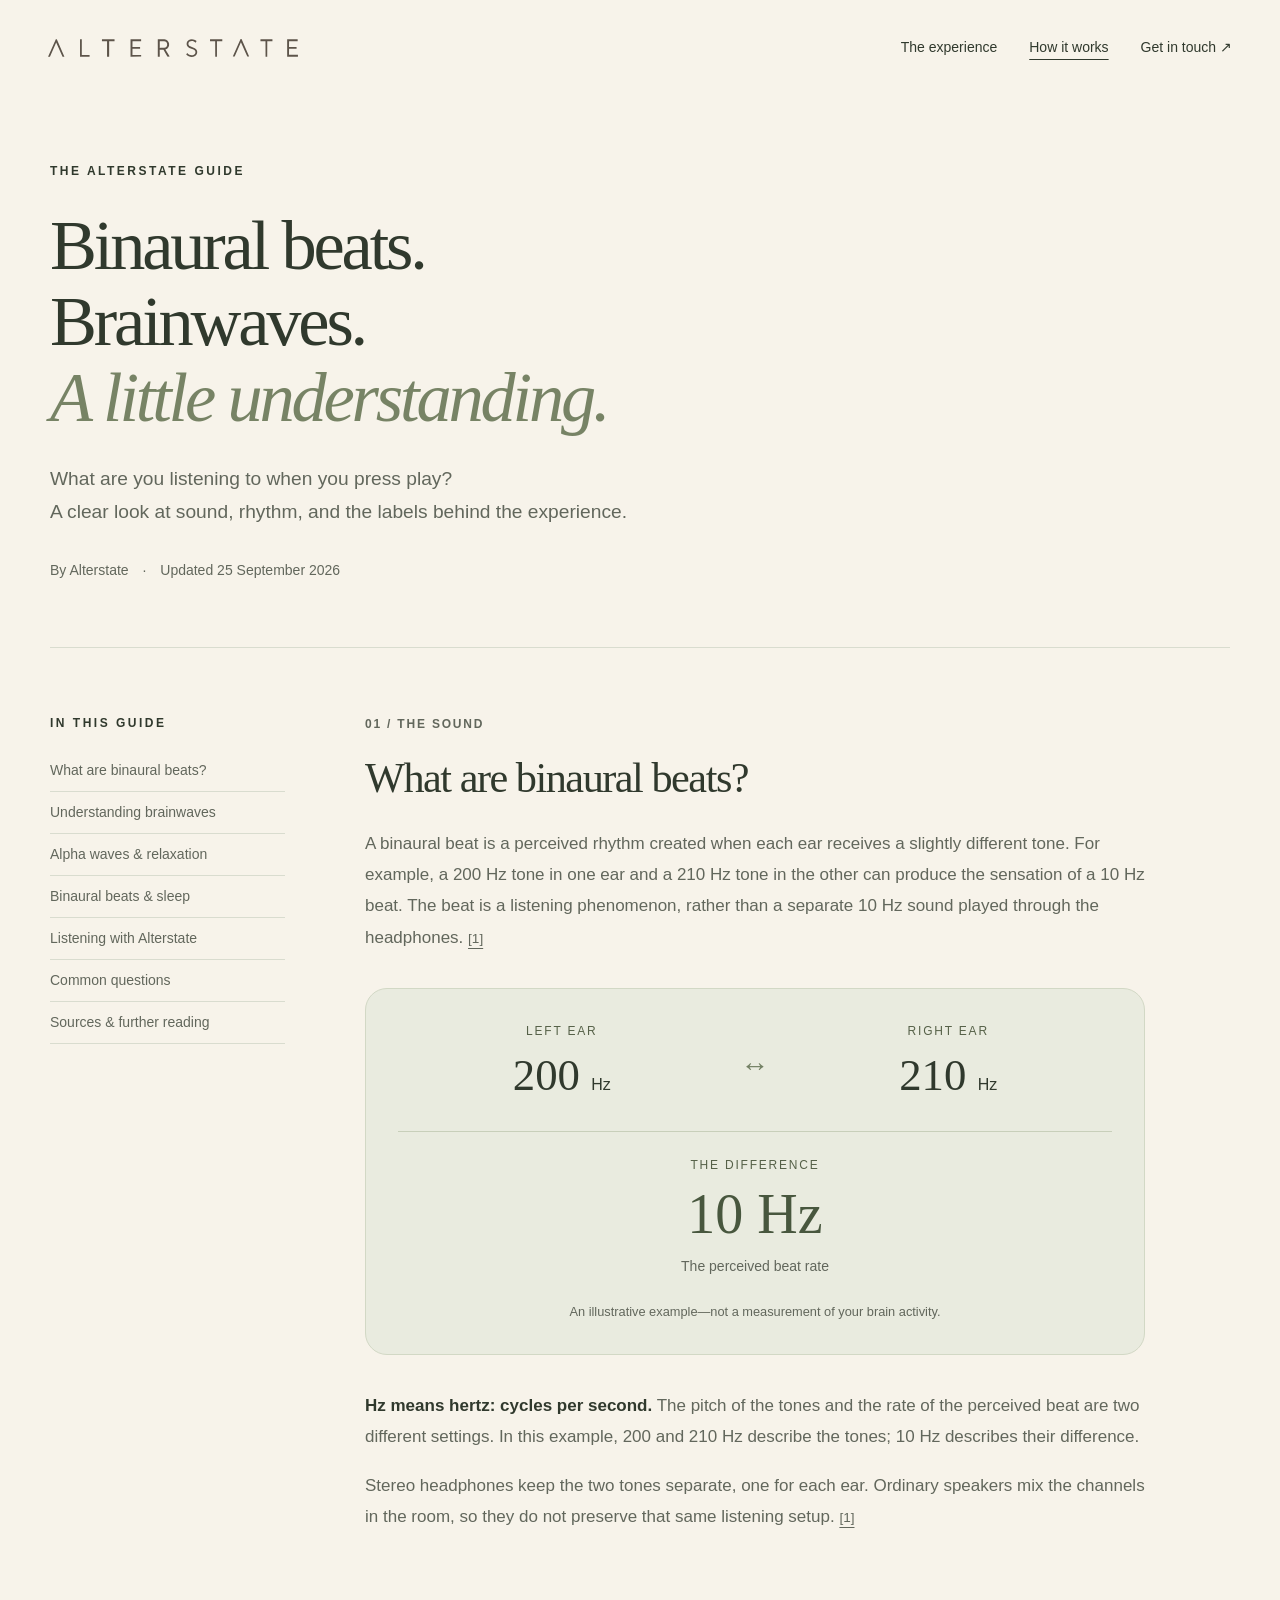
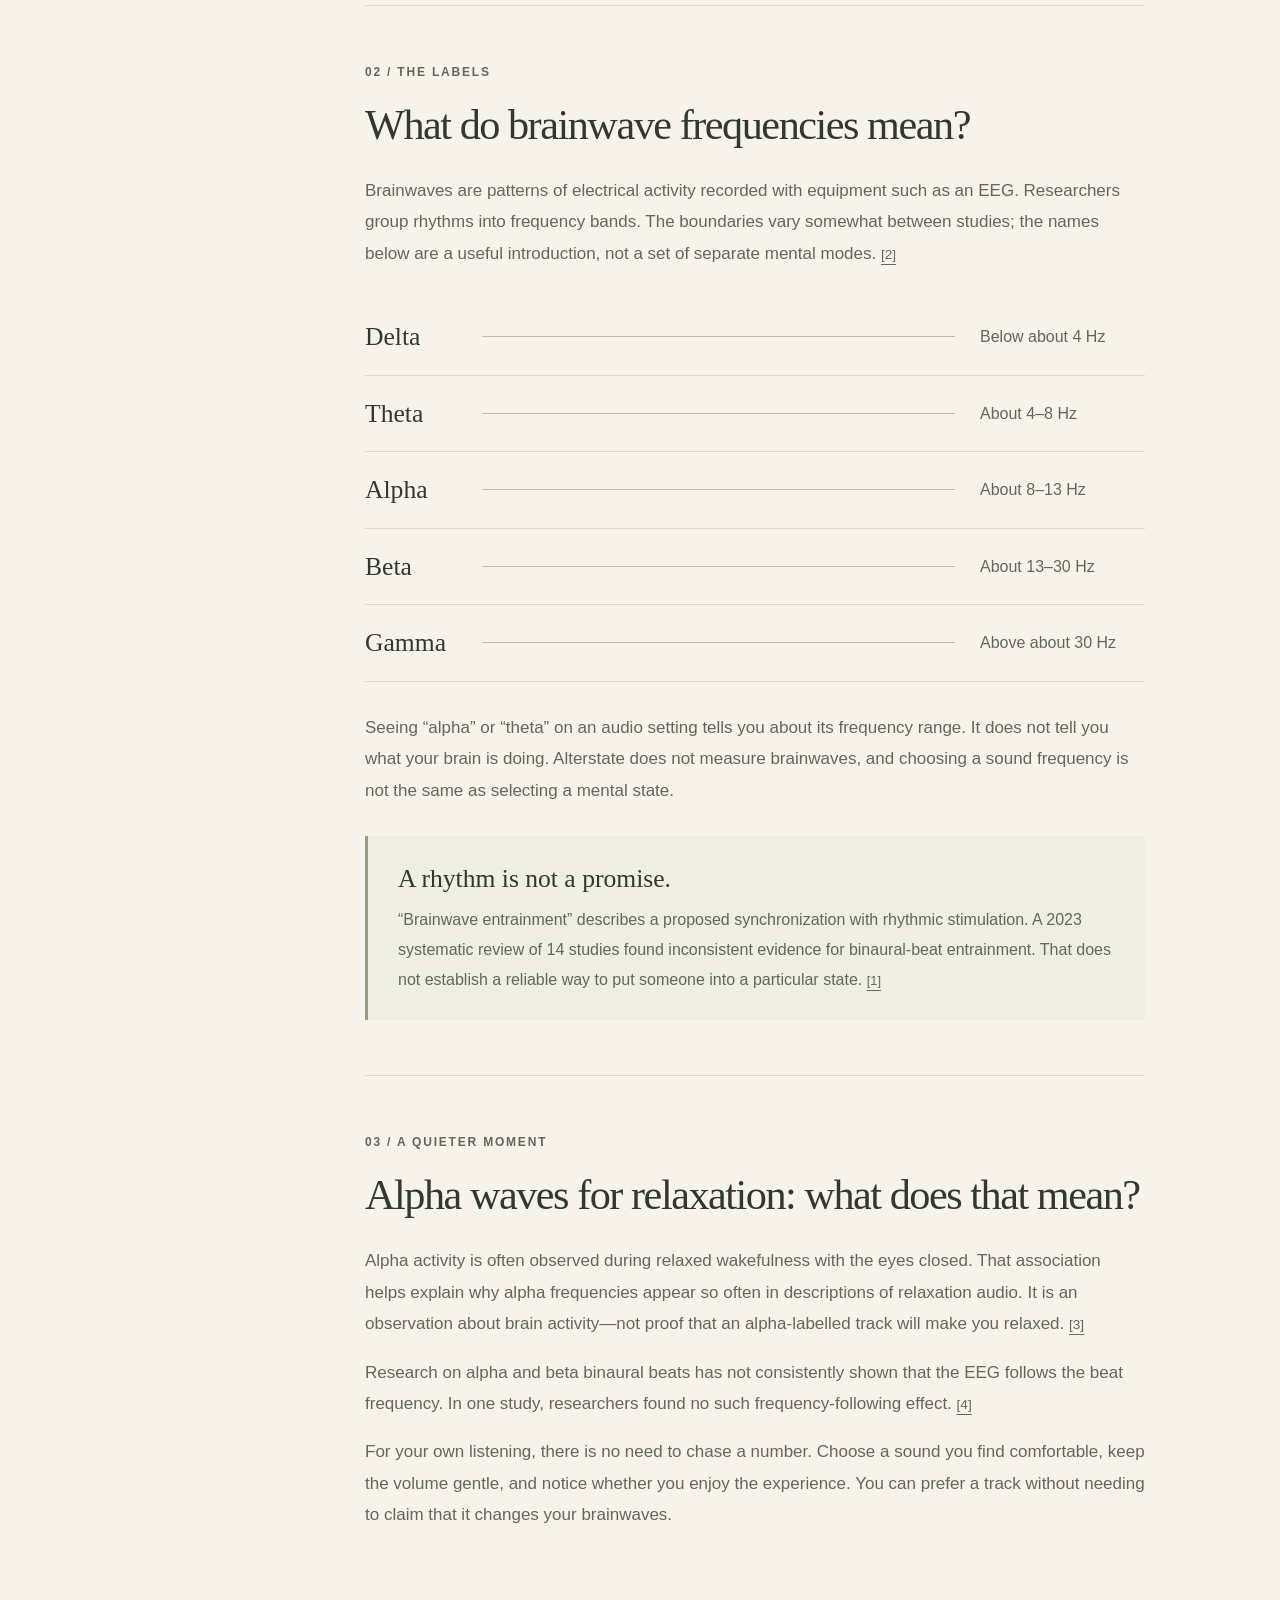
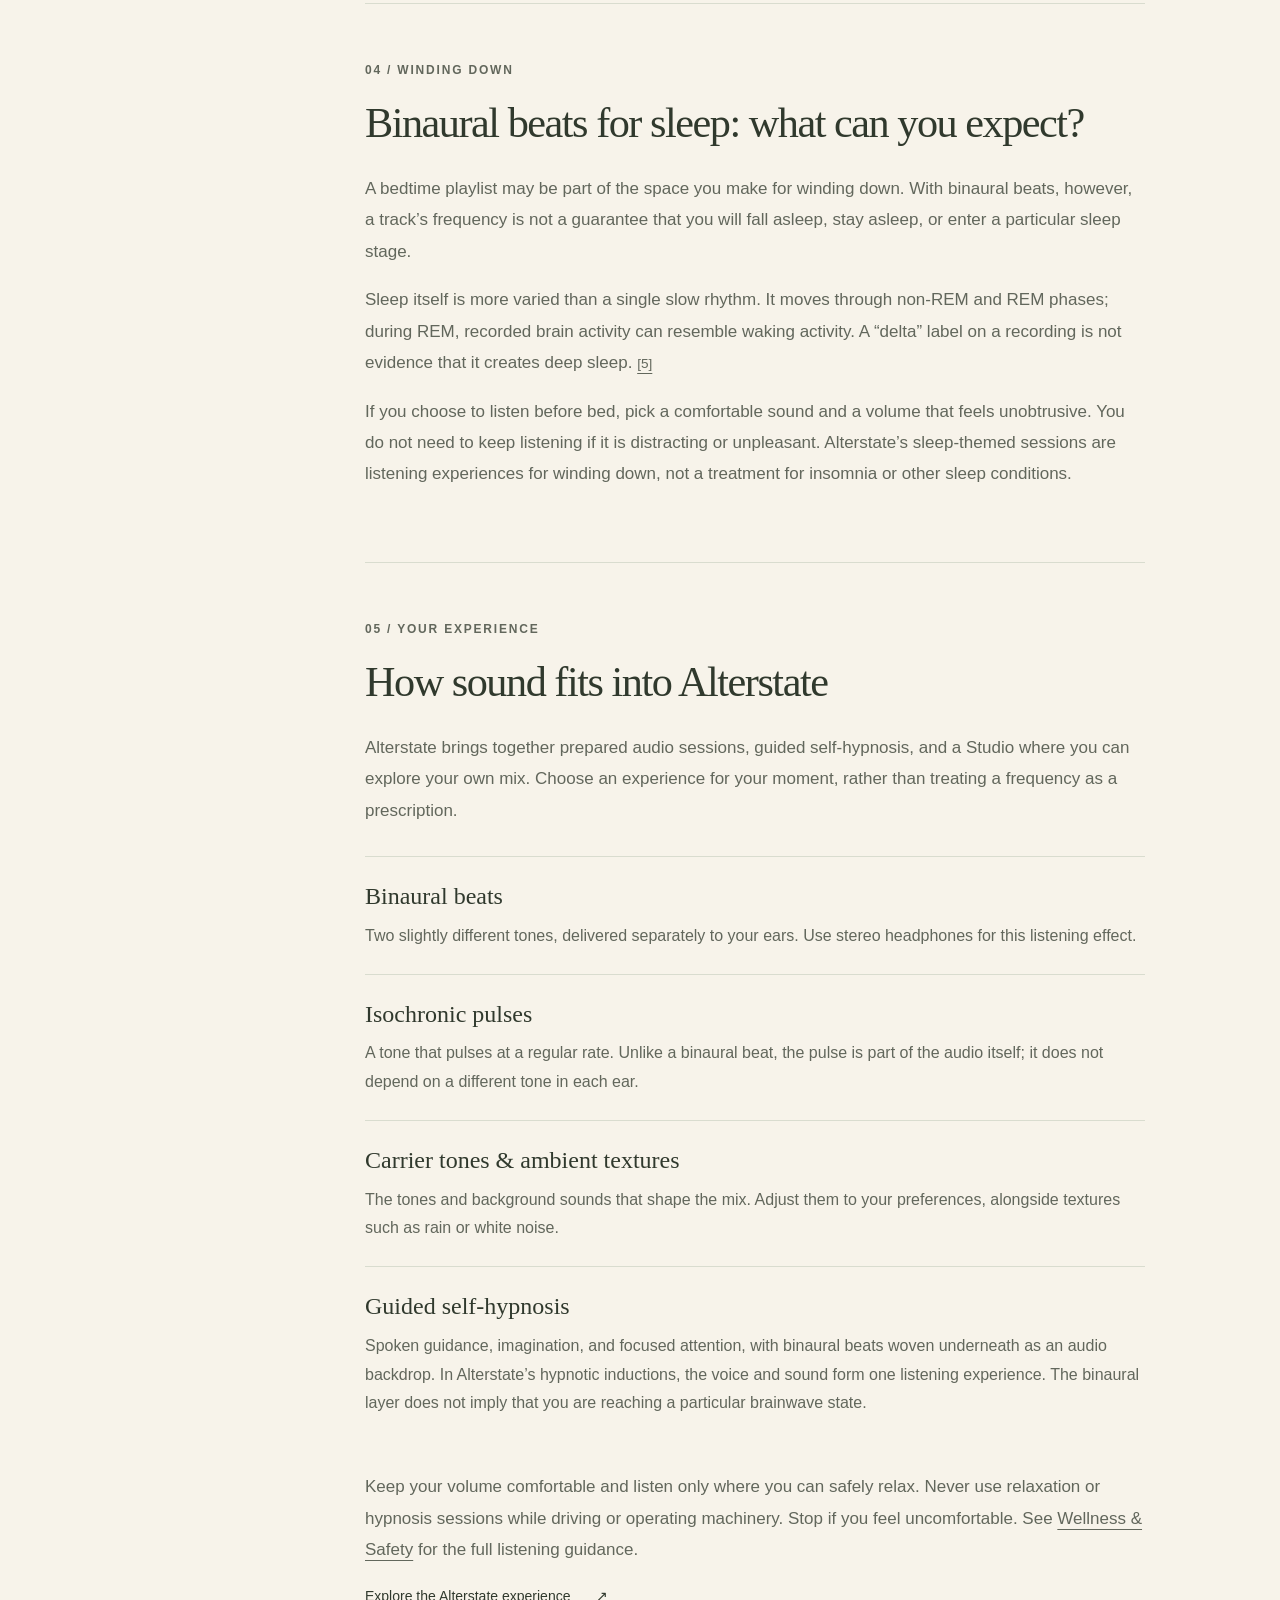
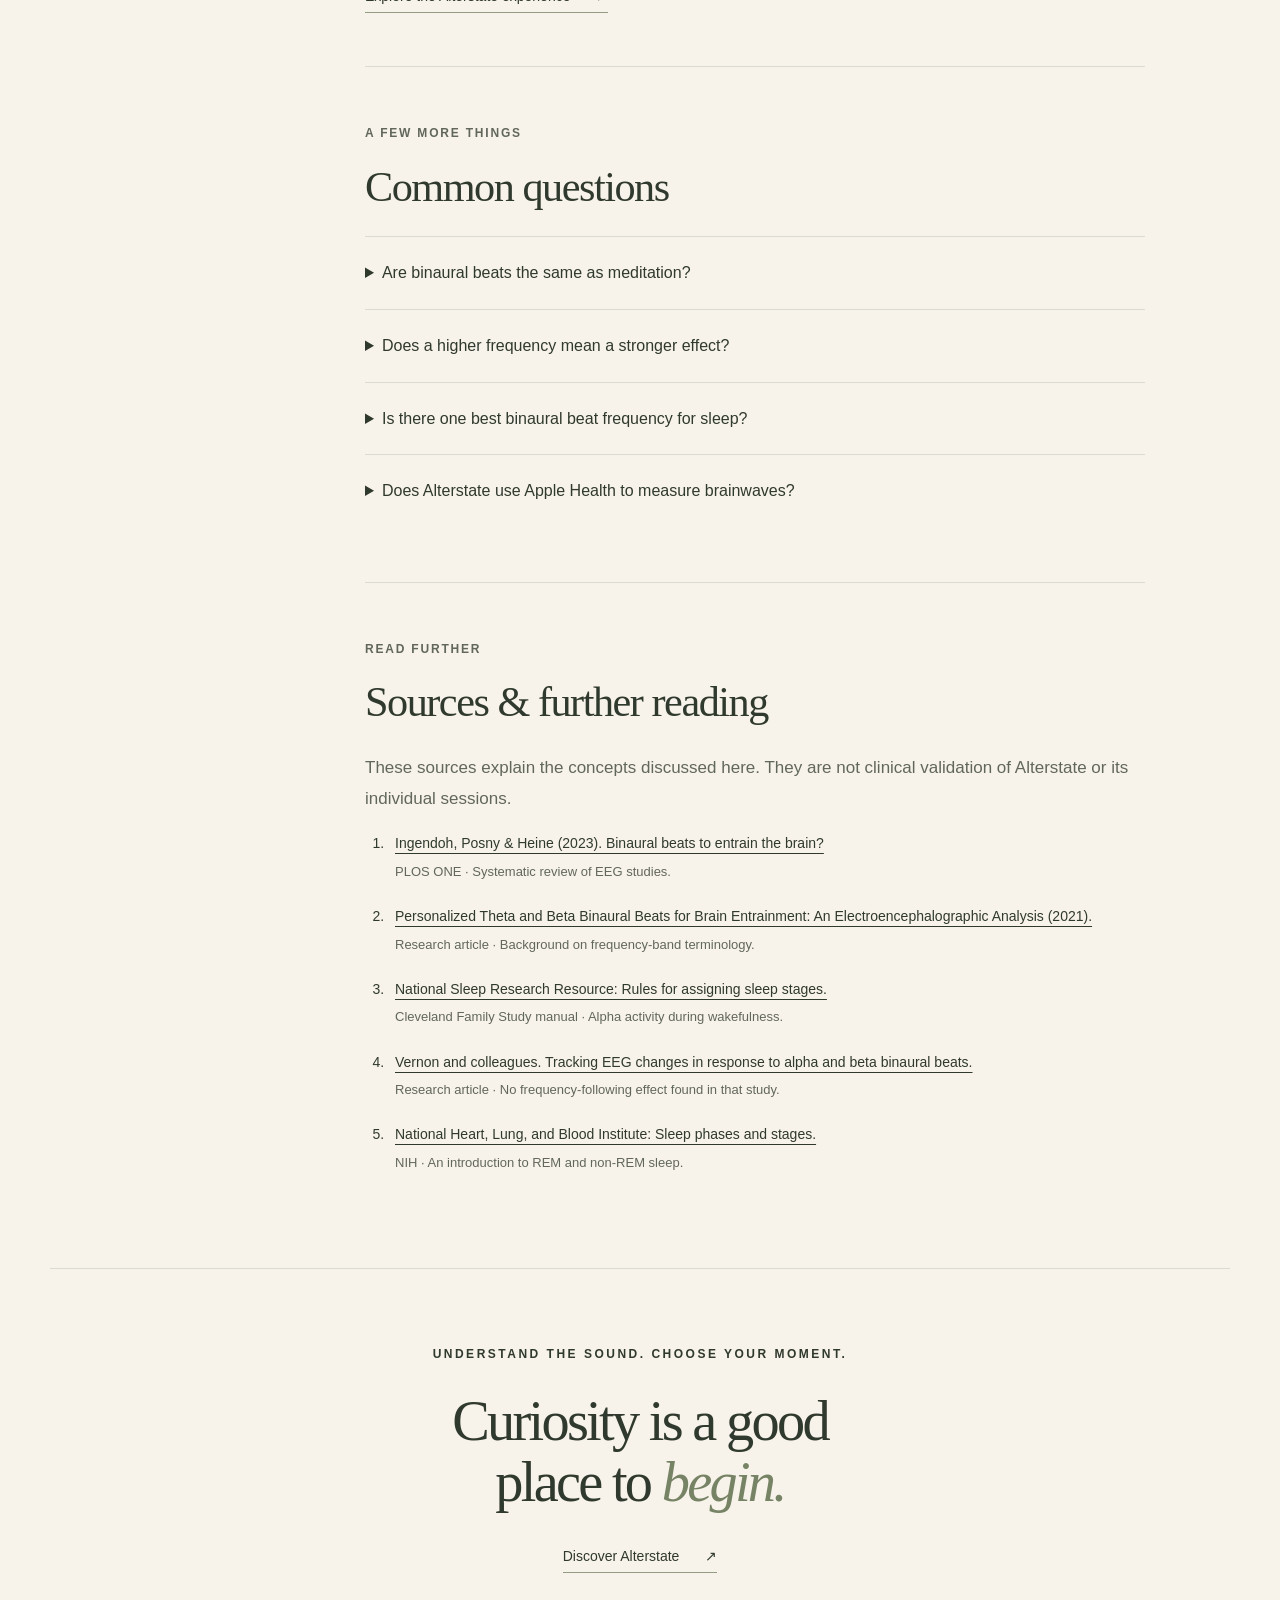
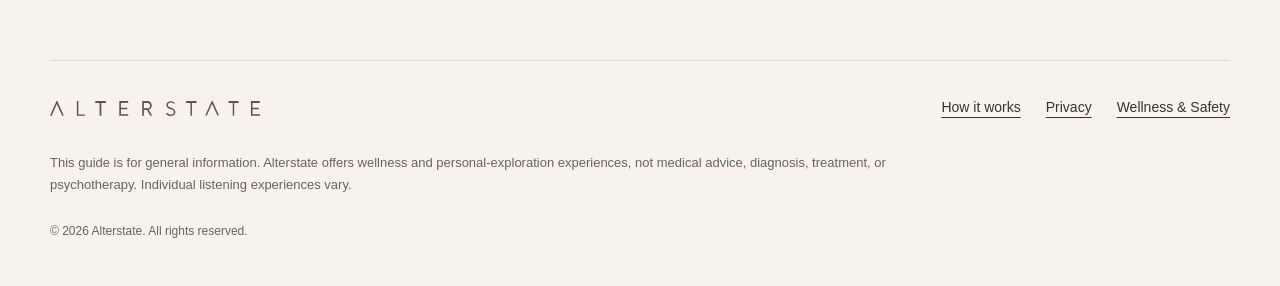
==== how-it-works.html @ 8b112d2d "Add files via upload" ====
<!doctype html>
<html lang="en">
<head>
<meta charset="utf-8"><meta name="viewport" content="width=device-width,initial-scale=1">
<title>Binaural Beats & Brainwaves: How It Works | Alterstate</title>
<meta name="description" content="What are binaural beats? Explore brainwave frequencies, alpha waves for relaxation, and binaural beats for sleep—with a clear guide to listening and the evidence.">
<link rel="canonical" href="https://alterstate.app/how-it-works.html">
<meta property="og:title" content="Binaural Beats & Brainwaves: How It Works | Alterstate"><meta property="og:description" content="A clear guide to binaural beats, brainwave labels, and finding your own listening experience."><meta property="og:type" content="article"><meta property="og:url" content="https://alterstate.app/how-it-works.html"><meta name="theme-color" content="#f7f3ea">
<link rel="icon" href="assets/favicon.svg" type="image/svg+xml"><link rel="stylesheet" href="style.css"><link rel="stylesheet" href="how-it-works.css">
<script type="application/ld+json">{"@context":"https://schema.org","@type":"Article","headline":"Binaural beats and brainwaves: how it works","description":"An educational guide to binaural beats, brainwave frequencies, relaxation, and listening before sleep.","author":{"@type":"Organization","name":"Alterstate","url":"https://alterstate.app/"},"publisher":{"@type":"Organization","name":"Alterstate","url":"https://alterstate.app/"},"datePublished":"2026-09-25","dateModified":"2026-09-25","mainEntityOfPage":"https://alterstate.app/how-it-works.html","inLanguage":"en"}</script>
</head>
<body class="guide-page">
<a class="skip" href="#main">Skip to content</a>
<header class="header"><a class="brand" href="./" aria-label="Alterstate home"><img src="assets/wordmark.svg" alt="Alterstate" width="250" height="18"></a><nav aria-label="Main navigation"><a href="./#experience">The experience</a><a href="how-it-works.html" aria-current="page">How it works</a><a href="./#contact">Get in touch <span aria-hidden="true">↗</span></a></nav></header>
<main id="main">
<div class="guide-hero wrap"><p class="eyebrow">THE ALTERSTATE GUIDE</p><h1>Binaural beats.<br>Brainwaves.<br><em>A little understanding.</em></h1><p class="guide-deck">What are you listening to when you press play?<br>A clear look at sound, rhythm, and the labels behind the experience.</p><p class="guide-byline">By Alterstate <span aria-hidden="true">·</span> Updated <time datetime="2026-09-25">25 September 2026</time></p></div>
<div class="guide-layout wrap">
<aside class="guide-toc"><nav aria-label="On this page"><p class="eyebrow">IN THIS GUIDE</p><a href="#binaural-beats">What are binaural beats?</a><a href="#brainwaves">Understanding brainwaves</a><a href="#alpha-relaxation">Alpha waves & relaxation</a><a href="#sleep">Binaural beats & sleep</a><a href="#alterstate">Listening with Alterstate</a><a href="#questions">Common questions</a><a href="#sources">Sources & further reading</a></nav></aside>
<article class="guide-content">
<section id="binaural-beats"><p class="section-kicker">01 / THE SOUND</p><h2>What are binaural beats?</h2><p>A binaural beat is a perceived rhythm created when each ear receives a slightly different tone. For example, a 200 Hz tone in one ear and a 210 Hz tone in the other can produce the sensation of a 10 Hz beat. The beat is a listening phenomenon, rather than a separate 10 Hz sound played through the headphones. <a class="source-ref" href="#source-1" aria-label="Source 1">[1]</a></p>
<figure class="beat-explainer"><div class="tone-pair"><div><span>LEFT EAR</span><strong>200 <small>Hz</small></strong></div><span class="tone-divider" aria-hidden="true">↔</span><div><span>RIGHT EAR</span><strong>210 <small>Hz</small></strong></div></div><div class="beat-result"><span>THE DIFFERENCE</span><strong>10 Hz</strong><p>The perceived beat rate</p></div><figcaption>An illustrative example—not a measurement of your brain activity.</figcaption></figure>
<p><strong>Hz means hertz: cycles per second.</strong> The pitch of the tones and the rate of the perceived beat are two different settings. In this example, 200 and 210 Hz describe the tones; 10 Hz describes their difference.</p><p>Stereo headphones keep the two tones separate, one for each ear. Ordinary speakers mix the channels in the room, so they do not preserve that same listening setup. <a class="source-ref" href="#source-1" aria-label="Source 1">[1]</a></p></section>
<section id="brainwaves"><p class="section-kicker">02 / THE LABELS</p><h2>What do brainwave frequencies mean?</h2><p>Brainwaves are patterns of electrical activity recorded with equipment such as an EEG. Researchers group rhythms into frequency bands. The boundaries vary somewhat between studies; the names below are a useful introduction, not a set of separate mental modes. <a class="source-ref" href="#source-2" aria-label="Source 2">[2]</a></p>
<div class="band-list" role="list" aria-label="Approximate brainwave frequency bands"><div role="listitem"><span class="band-name">Delta</span><span class="band-line" aria-hidden="true"></span><span>Below about 4 Hz</span></div><div role="listitem"><span class="band-name">Theta</span><span class="band-line" aria-hidden="true"></span><span>About 4–8 Hz</span></div><div role="listitem"><span class="band-name">Alpha</span><span class="band-line" aria-hidden="true"></span><span>About 8–13 Hz</span></div><div role="listitem"><span class="band-name">Beta</span><span class="band-line" aria-hidden="true"></span><span>About 13–30 Hz</span></div><div role="listitem"><span class="band-name">Gamma</span><span class="band-line" aria-hidden="true"></span><span>Above about 30 Hz</span></div></div>
<p>Seeing “alpha” or “theta” on an audio setting tells you about its frequency range. It does not tell you what your brain is doing. Alterstate does not measure brainwaves, and choosing a sound frequency is not the same as selecting a mental state.</p><div class="guide-note"><h3>A rhythm is not a promise.</h3><p>“Brainwave entrainment” describes a proposed synchronization with rhythmic stimulation. A 2023 systematic review of 14 studies found inconsistent evidence for binaural-beat entrainment. That does not establish a reliable way to put someone into a particular state. <a class="source-ref" href="#source-1" aria-label="Source 1">[1]</a></p></div></section>
<section id="alpha-relaxation"><p class="section-kicker">03 / A QUIETER MOMENT</p><h2>Alpha waves for relaxation: what does that mean?</h2><p>Alpha activity is often observed during relaxed wakefulness with the eyes closed. That association helps explain why alpha frequencies appear so often in descriptions of relaxation audio. It is an observation about brain activity—not proof that an alpha-labelled track will make you relaxed. <a class="source-ref" href="#source-3" aria-label="Source 3">[3]</a></p><p>Research on alpha and beta binaural beats has not consistently shown that the EEG follows the beat frequency. In one study, researchers found no such frequency-following effect. <a class="source-ref" href="#source-4" aria-label="Source 4">[4]</a></p><p>For your own listening, there is no need to chase a number. Choose a sound you find comfortable, keep the volume gentle, and notice whether you enjoy the experience. You can prefer a track without needing to claim that it changes your brainwaves.</p></section>
<section id="sleep"><p class="section-kicker">04 / WINDING DOWN</p><h2>Binaural beats for sleep: what can you expect?</h2><p>A bedtime playlist may be part of the space you make for winding down. With binaural beats, however, a track’s frequency is not a guarantee that you will fall asleep, stay asleep, or enter a particular sleep stage.</p><p>Sleep itself is more varied than a single slow rhythm. It moves through non-REM and REM phases; during REM, recorded brain activity can resemble waking activity. A “delta” label on a recording is not evidence that it creates deep sleep. <a class="source-ref" href="#source-5" aria-label="Source 5">[5]</a></p><p>If you choose to listen before bed, pick a comfortable sound and a volume that feels unobtrusive. You do not need to keep listening if it is distracting or unpleasant. Alterstate’s sleep-themed sessions are listening experiences for winding down, not a treatment for insomnia or other sleep conditions.</p></section>
<section id="alterstate"><p class="section-kicker">05 / YOUR EXPERIENCE</p><h2>How sound fits into Alterstate</h2><p>Alterstate brings together prepared audio sessions, guided self-hypnosis, and a Studio where you can explore your own mix. Choose an experience for your moment, rather than treating a frequency as a prescription.</p><dl class="sound-types"><div><dt>Binaural beats</dt><dd>Two slightly different tones, delivered separately to your ears. Use stereo headphones for this listening effect.</dd></div><div><dt>Isochronic pulses</dt><dd>A tone that pulses at a regular rate. Unlike a binaural beat, the pulse is part of the audio itself; it does not depend on a different tone in each ear.</dd></div><div><dt>Carrier tones & ambient textures</dt><dd>The tones and background sounds that shape the mix. Adjust them to your preferences, alongside textures such as rain or white noise.</dd></div><div><dt>Guided self-hypnosis</dt><dd>Spoken guidance, imagination, and focused attention, with binaural beats woven underneath as an audio backdrop. In Alterstate’s hypnotic inductions, the voice and sound form one listening experience. The binaural layer does not imply that you are reaching a particular brainwave state.</dd></div></dl><p>Keep your volume comfortable and listen only where you can safely relax. Never use relaxation or hypnosis sessions while driving or operating machinery. Stop if you feel uncomfortable. See <a href="wellness.html">Wellness & Safety</a> for the full listening guidance.</p><a class="text-link" href="./#experience">Explore the Alterstate experience <span aria-hidden="true">↗</span></a></section>
<section id="questions"><p class="section-kicker">A FEW MORE THINGS</p><h2>Common questions</h2>
<details><summary>Are binaural beats the same as meditation?</summary><p>No. Binaural beats describe an auditory effect; meditation is a practice. You can choose to use sound during meditation, but neither requires the other.</p></details>
<details><summary>Does a higher frequency mean a stronger effect?</summary><p>No such scale is established here. A higher beat rate means a faster rhythm, not a stronger or better result. Choose settings for comfort rather than intensity.</p></details>
<details><summary>Is there one best binaural beat frequency for sleep?</summary><p>This guide does not recommend a single frequency as a sleep solution. Frequency labels do not establish which sound will suit you or what sleep stage you will enter.</p></details>
<details><summary>Does Alterstate use Apple Health to measure brainwaves?</summary><p>No. Apple Health readings such as heart rate and HRV are not EEG measurements. Alterstate does not use them to measure or confirm a brainwave state.</p></details>
</section>
<section id="sources" class="guide-sources"><p class="section-kicker">READ FURTHER</p><h2>Sources & further reading</h2><p>These sources explain the concepts discussed here. They are not clinical validation of Alterstate or its individual sessions.</p><ol><li id="source-1"><a href="https://journals.plos.org/plosone/article?id=10.1371/journal.pone.0286023">Ingendoh, Posny & Heine (2023). Binaural beats to entrain the brain?</a> <span>PLOS ONE · Systematic review of EEG studies.</span></li><li id="source-2"><a href="https://pmc.ncbi.nlm.nih.gov/articles/PMC8636003/">Personalized Theta and Beta Binaural Beats for Brain Entrainment: An Electroencephalographic Analysis (2021).</a> <span>Research article · Background on frequency-band terminology.</span></li><li id="source-3"><a href="https://sleepdata.org/datasets/cfs/pages/manuals/psg-reading-center/18-06-03-07-rules-for-assigning-sleep-stages.md">National Sleep Research Resource: Rules for assigning sleep stages.</a> <span>Cleveland Family Study manual · Alpha activity during wakefulness.</span></li><li id="source-4"><a href="https://pubmed.ncbi.nlm.nih.gov/23085086/">Vernon and colleagues. Tracking EEG changes in response to alpha and beta binaural beats.</a> <span>Research article · No frequency-following effect found in that study.</span></li><li id="source-5"><a href="https://www.nhlbi.nih.gov/health/sleep/stages-of-sleep">National Heart, Lung, and Blood Institute: Sleep phases and stages.</a> <span>NIH · An introduction to REM and non-REM sleep.</span></li></ol></section>
</article></div>
<div class="guide-closing wrap"><p class="eyebrow">UNDERSTAND THE SOUND. CHOOSE YOUR MOMENT.</p><h2>Curiosity is a good<br>place to <em>begin.</em></h2><a class="text-link" href="./">Discover Alterstate <span aria-hidden="true">↗</span></a></div>
</main>
<footer class="wrap footer"><div class="footer-top"><a class="brand" href="./" aria-label="Alterstate home"><img src="assets/wordmark.svg" width="210" height="15" alt="Alterstate"></a><div><a href="how-it-works.html">How it works</a><a href="privacy.html">Privacy</a><a href="wellness.html">Wellness & Safety</a></div></div><p class="disclaimer">This guide is for general information. Alterstate offers wellness and personal-exploration experiences, not medical advice, diagnosis, treatment, or psychotherapy. Individual listening experiences vary.</p><p class="copyright">© 2026 Alterstate. All rights reserved.</p></footer>
</body></html>
---- style.css ----
:root{--paper:#f7f3ea;--ink:#30392d;--muted:#62675c;--sage:#586149;--line:#d9dccf;--serif:Georgia,'Times New Roman',serif}*{box-sizing:border-box}html{scroll-behavior:smooth;scroll-padding-top:28px}body{margin:0;background:var(--paper);color:var(--ink);font-family:-apple-system,BlinkMacSystemFont,'Segoe UI',sans-serif;font-size:17px;line-height:1.7}a{color:inherit;text-underline-offset:5px}a:focus-visible{outline:3px solid #9a6841;outline-offset:7px}img{display:block;max-width:100%;height:auto}.wrap{width:min(1180px,calc(100% - 96px));margin:auto}.header{width:min(1320px,calc(100% - 96px));margin:auto;display:flex;align-items:center;justify-content:space-between;padding:36px 0;gap:30px}.brand img{filter:brightness(.35) sepia(.3)}nav{display:flex;gap:32px;font-size:14px}nav a{text-decoration:none}nav a:hover{text-decoration:underline}.hero{display:grid;grid-template-columns:1.2fr 1fr;align-items:center;min-height:750px;padding-top:30px;padding-bottom:70px;gap:25px}.eyebrow{font-size:12px;letter-spacing:2.5px;font-weight:600;margin:0 0 26px}h1,h2{font-family:var(--serif);font-weight:400;letter-spacing:-2.7px;line-height:1.09;margin:0 0 28px}h1{font-size:clamp(48px,5.1vw,72px)}h2{font-size:clamp(40px,4.4vw,62px)}em{font-weight:400;color:#778365}.lead{font-size:18px;line-height:1.8;color:var(--muted);margin:30px 0}.launch{display:flex;flex-direction:column;align-items:flex-start;gap:10px;margin:36px 0}.coming{background:var(--sage);color:#fff;padding:15px 23px;border-radius:40px;font-size:15px;font-weight:500}.launch-note{font-size:13px;color:var(--muted);padding-left:8px}.text-link{font-size:14px;text-decoration:none;border-bottom:1px solid #949d83;padding-bottom:8px}.text-link span{margin-left:22px}.hero-art{position:relative;display:flex;align-items:center;justify-content:center;padding:32px 0}.hero-art:before{content:'';position:absolute;inset:5% -12%;background:radial-gradient(ellipse,#e5d4b8 0%,#eae3d2 36%,transparent 70%);z-index:-1}.orbit{position:absolute;width:450px;height:450px;border:1px solid #c6cbb5;border-radius:50%;transform:rotate(-25deg);z-index:-1}.orbit:after{content:'';position:absolute;inset:27px;border:1px solid #dbddce;border-radius:50%}.phone{width:260px;padding:8px;border-radius:42px;background:#eee9dc;border:1px solid #c6c7b9;box-shadow:0 24px 60px #39412b22;overflow:hidden}.phone img{border-radius:34px;width:100%;height:auto}.hero-art .phone{width:272px;transform:rotate(5deg)}.art-note{position:absolute;bottom:10px;left:10px;background:#fffdf7ef;border:1px solid #fff;padding:16px 23px;border-radius:15px;font:italic 18px var(--serif);box-shadow:0 10px 30px #585b3612}.small-star{margin-right:10px;color:#8b7956}.paths{display:flex;justify-content:space-between;gap:20px;border-top:1px solid var(--line);border-bottom:1px solid var(--line);padding:23px 0;color:var(--muted);font-size:14px;letter-spacing:1px}.section{padding-top:110px;padding-bottom:110px}.split{display:grid;grid-template-columns:1fr 1fr;gap:100px;align-items:center}.hypnosis{padding-top:125px}.hypnosis .split{align-items:start}.editorial p{margin-top:0;color:var(--muted)}.large-copy{font-family:var(--serif);font-size:28px;line-height:1.45;letter-spacing:-.5px}.signature{border-top:1px solid var(--line);padding-top:24px;margin-top:32px;font-size:14px;color:var(--sage)}.section-intro{text-align:center;max-width:700px;margin:0 auto 65px}.section-intro p:last-child{color:var(--muted)}.feature-grid{display:grid;grid-template-columns:repeat(3,1fr);gap:42px}.feature-grid article{border-top:1px solid #a9b198;padding-top:25px}.feature-number{font-size:12px;letter-spacing:1.5px;color:var(--sage)}h3{font:400 27px/1.3 var(--serif);margin:25px 0 16px}.feature-grid p{color:var(--muted);font-size:16px}.studio-section{background:#e9ebdf;margin-top:25px}.studio-visual{display:flex;justify-content:center;background:radial-gradient(ellipse,#d3d8bd,transparent 68%)}.studio-visual .phone{transform:rotate(-4deg);width:245px}.studio-copy>p{color:var(--muted)}.detail-row{display:flex;flex-wrap:wrap;gap:10px;margin-top:30px}.detail-row span{border:1px solid #c4cbb8;border-radius:30px;padding:6px 12px;font-size:13px}.listen{background:#343d30;color:#f8f4e9;overflow:hidden}.listen .eyebrow{color:#d5d9c3}.listen em{color:#d5c69e}.listen-copy>p:not(.eyebrow){max-width:450px;color:#e1e2d8}.listen-note{font-size:13px;margin-top:32px}.player-visual{display:flex;justify-content:center}.player-visual .phone{width:250px;background:#737765;border-color:#7a806b;transform:rotate(4deg)}.contact{text-align:center}.contact>p{color:var(--muted)}.contact-links{display:flex;justify-content:center;gap:65px;margin-top:45px}.contact-links a{text-decoration:none;font-size:16px}.contact-links a:hover{text-decoration:underline}.contact-links span{display:block;font-size:12px;letter-spacing:1px;text-transform:uppercase;color:var(--muted);margin-bottom:7px}.footer{padding-top:35px;padding-bottom:32px;border-top:1px solid var(--line)}.footer-top{display:flex;justify-content:space-between;gap:25px;align-items:center}.footer-top>div{display:flex;gap:25px;font-size:14px}.disclaimer{font-size:13px;color:var(--muted);max-width:860px;margin-top:32px}.copyright{font-size:12px;color:var(--muted);margin-top:25px}.skip{position:absolute;top:-100px;left:15px;background:white;padding:12px;z-index:5}.skip:focus{top:10px}.legal{max-width:780px;padding-top:65px;padding-bottom:90px}.legal h1{font-size:54px}.legal h2{font-family:inherit;font-size:24px;letter-spacing:0;line-height:1.3;margin-top:40px}.legal p{color:var(--muted)}.legal .eyebrow{color:var(--sage)}
@media(min-width:1500px){.hero{min-height:780px}}@media(max-width:1000px){.wrap,.header{width:calc(100% - 56px)}.split{gap:50px}.hero{min-height:680px}.hero-art .phone{width:235px}.orbit{width:330px;height:330px}.art-note{left:-15px;font-size:16px}.header .brand img{width:200px}nav{gap:20px}.feature-grid{gap:25px}}
@media(max-width:700px){.wrap,.header{width:calc(100% - 40px)}.header{padding:25px 0}.header .brand img{width:180px}nav a{display:none}nav a:last-child{display:block;font-size:12px}nav{gap:0}.hero{grid-template-columns:1fr;padding-top:38px;padding-bottom:45px;gap:30px;min-height:0}.hero-copy{text-align:center}.eyebrow{font-size:11px;letter-spacing:1.7px}h1{font-size:49px;letter-spacing:-2px}.lead{font-size:16px}.launch{align-items:center;margin:27px 0}.hero-art{padding:15px 0 35px}.hero-art .phone{width:235px;transform:rotate(3deg)}.orbit{width:310px;height:310px}.art-note{left:50%;transform:translateX(-50%);white-space:nowrap;bottom:8px}.paths{justify-content:center;flex-wrap:wrap;gap:8px 22px;font-size:12px;padding:20px 0}.section{padding-top:70px;padding-bottom:70px}.split{grid-template-columns:1fr;gap:35px}.large-copy{font-size:25px}h2{font-size:45px;letter-spacing:-1.8px}.section-intro{text-align:left;margin-bottom:35px}.feature-grid{grid-template-columns:1fr;gap:25px}.feature-grid article{padding-top:18px}.feature-grid h3{margin-top:14px}.studio-copy{grid-row:1}.studio-visual{margin-top:15px}.studio-visual .phone{width:230px}.player-visual{margin-top:20px}.player-visual .phone{width:230px}.contact-links{flex-direction:column;gap:25px}.footer-top{align-items:flex-start;flex-direction:column;gap:25px}.legal{padding-top:40px}.legal h1{font-size:43px}.listen-copy>p:not(.eyebrow){max-width:none}}
@media(prefers-reduced-motion:reduce){html{scroll-behavior:auto}}
@media(max-width:700px){.hero-art:before{inset:5% 0}.orbit{width:min(310px,90%);height:auto;aspect-ratio:1}}
---- how-it-works.css ----
/* Educational guide; scoped to preserve the existing website. */
.guide-page .header nav a[aria-current]{text-decoration:underline;text-underline-offset:7px}
.guide-hero{padding-top:65px;padding-bottom:65px;border-bottom:1px solid var(--line)}
.guide-hero h1{font-size:clamp(3rem,5.5vw,5rem);max-width:1000px;letter-spacing:-.045em;line-height:1.08}
.guide-deck{font-size:1.2rem;color:var(--muted);max-width:700px;margin-top:28px}
.guide-byline{font-size:.875rem;color:var(--muted);margin:30px 0 0}.guide-byline span{margin:0 10px}
.guide-layout{display:grid;grid-template-columns:235px minmax(0,1fr);gap:80px;align-items:start;padding-top:65px}
.guide-toc{position:sticky;top:35px}.guide-toc nav{display:flex;flex-direction:column;gap:0;font-size:.875rem}.guide-toc .eyebrow{margin-bottom:16px;font-size:.75rem}.guide-toc a{display:block!important;padding:10px 0;border-bottom:1px solid var(--line);line-height:1.5;color:var(--muted)}
.guide-content{max-width:780px;min-width:0}.guide-content section{padding-bottom:55px;margin-bottom:55px;border-bottom:1px solid var(--line);scroll-margin-top:35px}.guide-content section:last-child{border:0;margin-bottom:0}
.section-kicker{font-size:.75rem;letter-spacing:1.8px;color:var(--sage);font-weight:600;margin:0 0 18px}.guide-content h2{font-size:clamp(2rem,3.3vw,2.75rem);letter-spacing:-.035em;line-height:1.16;margin-bottom:25px}.guide-content p{color:var(--muted);margin-top:0;line-height:1.85}.guide-content p strong{color:var(--ink);font-weight:600}.guide-content a{overflow-wrap:anywhere}.source-ref{font-size:.8em;white-space:nowrap}
.beat-explainer{margin:35px 0;padding:32px;background:#e9ebdf;border:1px solid #d2d8c5;border-radius:22px}.tone-pair{display:flex;align-items:center;justify-content:space-around;gap:15px}.tone-pair>div{text-align:center;flex:1}.tone-pair span:not(.tone-divider),.beat-result>span{display:block;font-size:.75rem;letter-spacing:1.8px;color:#566148}.tone-pair strong{font-family:var(--serif);font-size:2.8rem;font-weight:400;line-height:1.5}.tone-pair small{font:400 1rem -apple-system,BlinkMacSystemFont,'Segoe UI',sans-serif}.tone-divider{font-size:1.8rem;color:#738064}.beat-result{text-align:center;border-top:1px solid #c8cfba;margin-top:22px;padding-top:23px}.beat-result strong{font:400 3.5rem/1.4 var(--serif);color:#48573e}.beat-result p{font-size:.875rem;margin:0}.beat-explainer figcaption{font-size:.8rem;line-height:1.6;text-align:center;color:#62675c;margin-top:22px}
.band-list{margin:30px 0}.band-list>div{display:flex;align-items:center;gap:25px;padding:16px 0;border-bottom:1px solid var(--line);font-size:1rem}.band-name{font-family:var(--serif);font-size:1.6rem;min-width:92px}.band-line{height:1px;flex:1;background:#b7c0a8}.band-list>div>span:last-child{min-width:165px;color:var(--muted)}
.guide-note{border-left:3px solid #919f7e;background:#eeeee3;padding:26px 30px;margin:30px 0 0}.guide-note h3{margin:0 0 10px;font-size:1.6rem}.guide-note p{margin:0;font-size:1rem}
.sound-types{margin:30px 0}.sound-types>div{padding:23px 0;border-top:1px solid var(--line)}.sound-types dt{font:400 1.5rem/1.4 var(--serif);margin-bottom:8px}.sound-types dd{margin:0;color:var(--muted);font-size:1rem;line-height:1.8}
.guide-content details{border-top:1px solid var(--line);padding:18px 0}.guide-content summary{cursor:pointer;font-size:1rem;font-weight:500;padding:5px 0;line-height:1.6}.guide-content summary:focus-visible{outline:2px solid var(--sage);outline-offset:4px}.guide-content details p{font-size:1rem;margin:12px 0 0}.guide-sources ol{padding-left:23px}.guide-sources li{padding:0 0 22px 7px;font-size:.875rem;line-height:1.7;scroll-margin-top:30px}.guide-sources li span{display:block;color:var(--muted);font-size:.8125rem;margin-top:5px}.guide-closing{padding:75px 0 90px;border-top:1px solid var(--line);text-align:center}.guide-page .footer-top>div{flex-wrap:wrap}.guide-page .footer{margin-top:0}
@media(max-width:1000px){.guide-layout{grid-template-columns:190px minmax(0,1fr);gap:35px}.guide-page .header{gap:15px}.guide-page .header nav{gap:16px}}
@media(max-width:700px){.guide-hero{padding-top:40px;padding-bottom:40px}.guide-hero h1{font-size:2.9rem}.guide-deck{font-size:1.0625rem}.guide-layout{display:block;padding-top:35px}.guide-toc{position:static;margin-bottom:50px}.guide-toc nav{display:grid;grid-template-columns:1fr 1fr;gap:0 20px}.guide-toc nav>p{grid-column:1/-1}.guide-toc nav>a{font-size:.875rem!important}.guide-content section{padding-bottom:35px;margin-bottom:40px}.guide-content h2{font-size:2.15rem}.guide-content p{font-size:1rem}.beat-explainer{padding:24px 16px}.tone-pair strong{font-size:2.3rem}.tone-pair span:not(.tone-divider){font-size:.7rem}.band-list>div{gap:12px}.band-name{min-width:80px;font-size:1.4rem}.band-list>div>span:last-child{min-width:140px;font-size:.875rem}.guide-note{padding:22px}.guide-closing{padding:50px 0 70px}.guide-page .header nav a{display:none}.guide-page .header nav a[aria-current]{display:block;font-size:.875rem}.guide-page .header .brand img{width:155px}.guide-byline{font-size:.8125rem}}
@media(max-width:360px){.guide-hero h1{font-size:2.55rem}.band-line{display:none}.band-list>div{justify-content:space-between}.tone-pair strong{font-size:2rem}}

/* Accommodate the added navigation link on the home page. */
.footer-top>div{flex-wrap:wrap}
@media(min-width:701px) and (max-width:900px){.header nav{gap:14px;font-size:12px}.header .brand img{width:175px}}
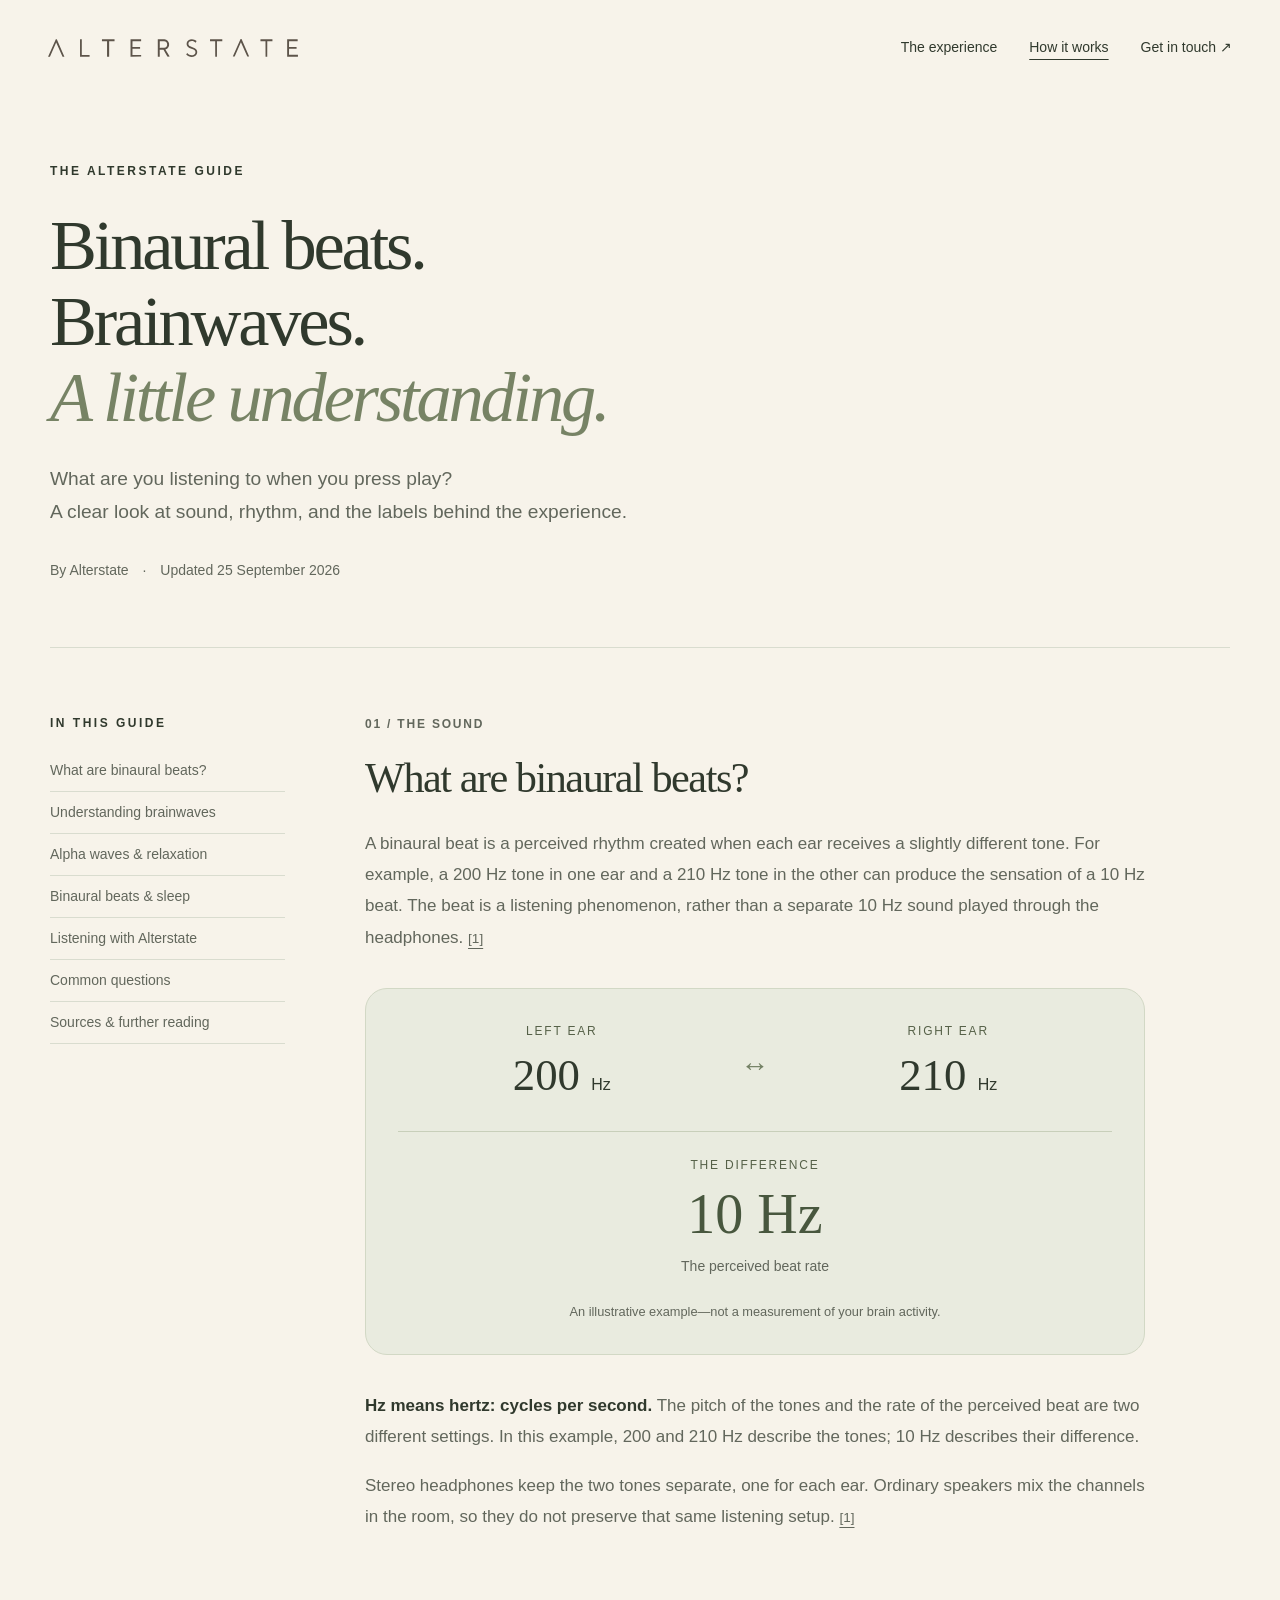
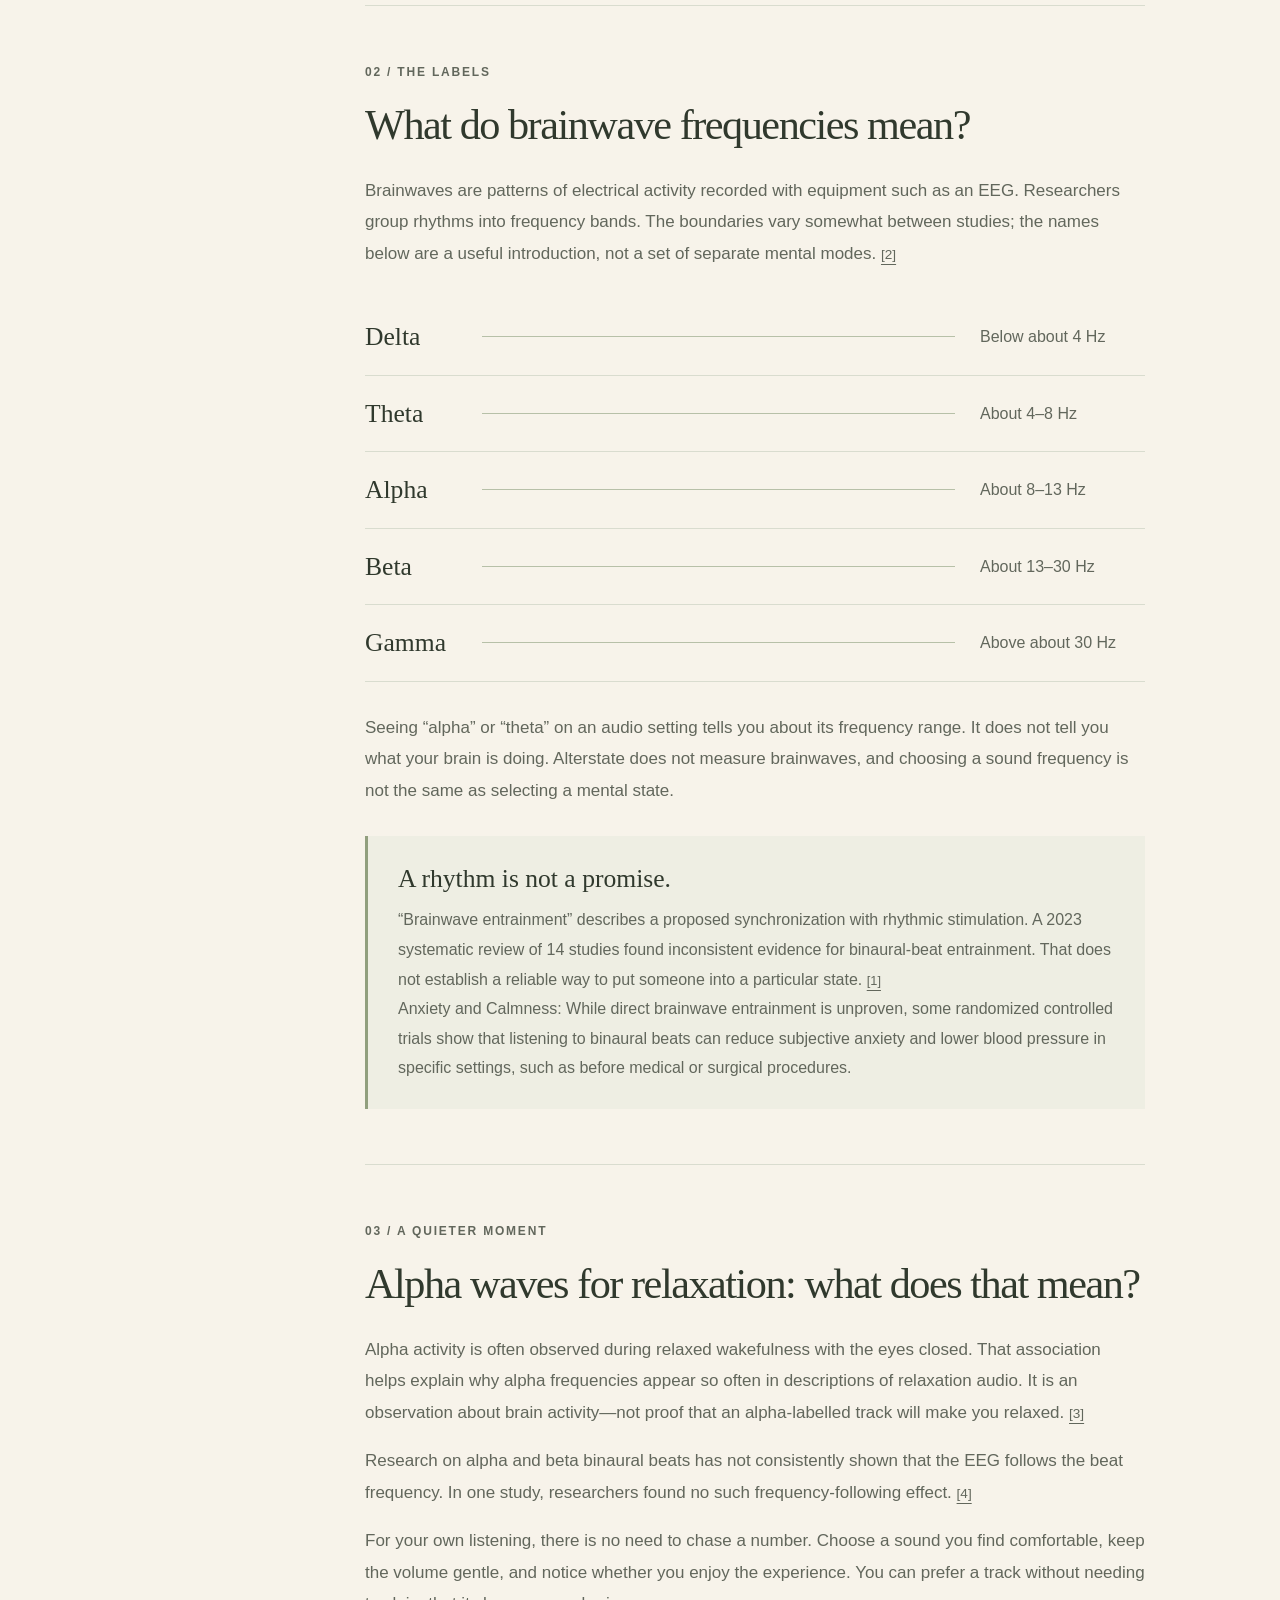
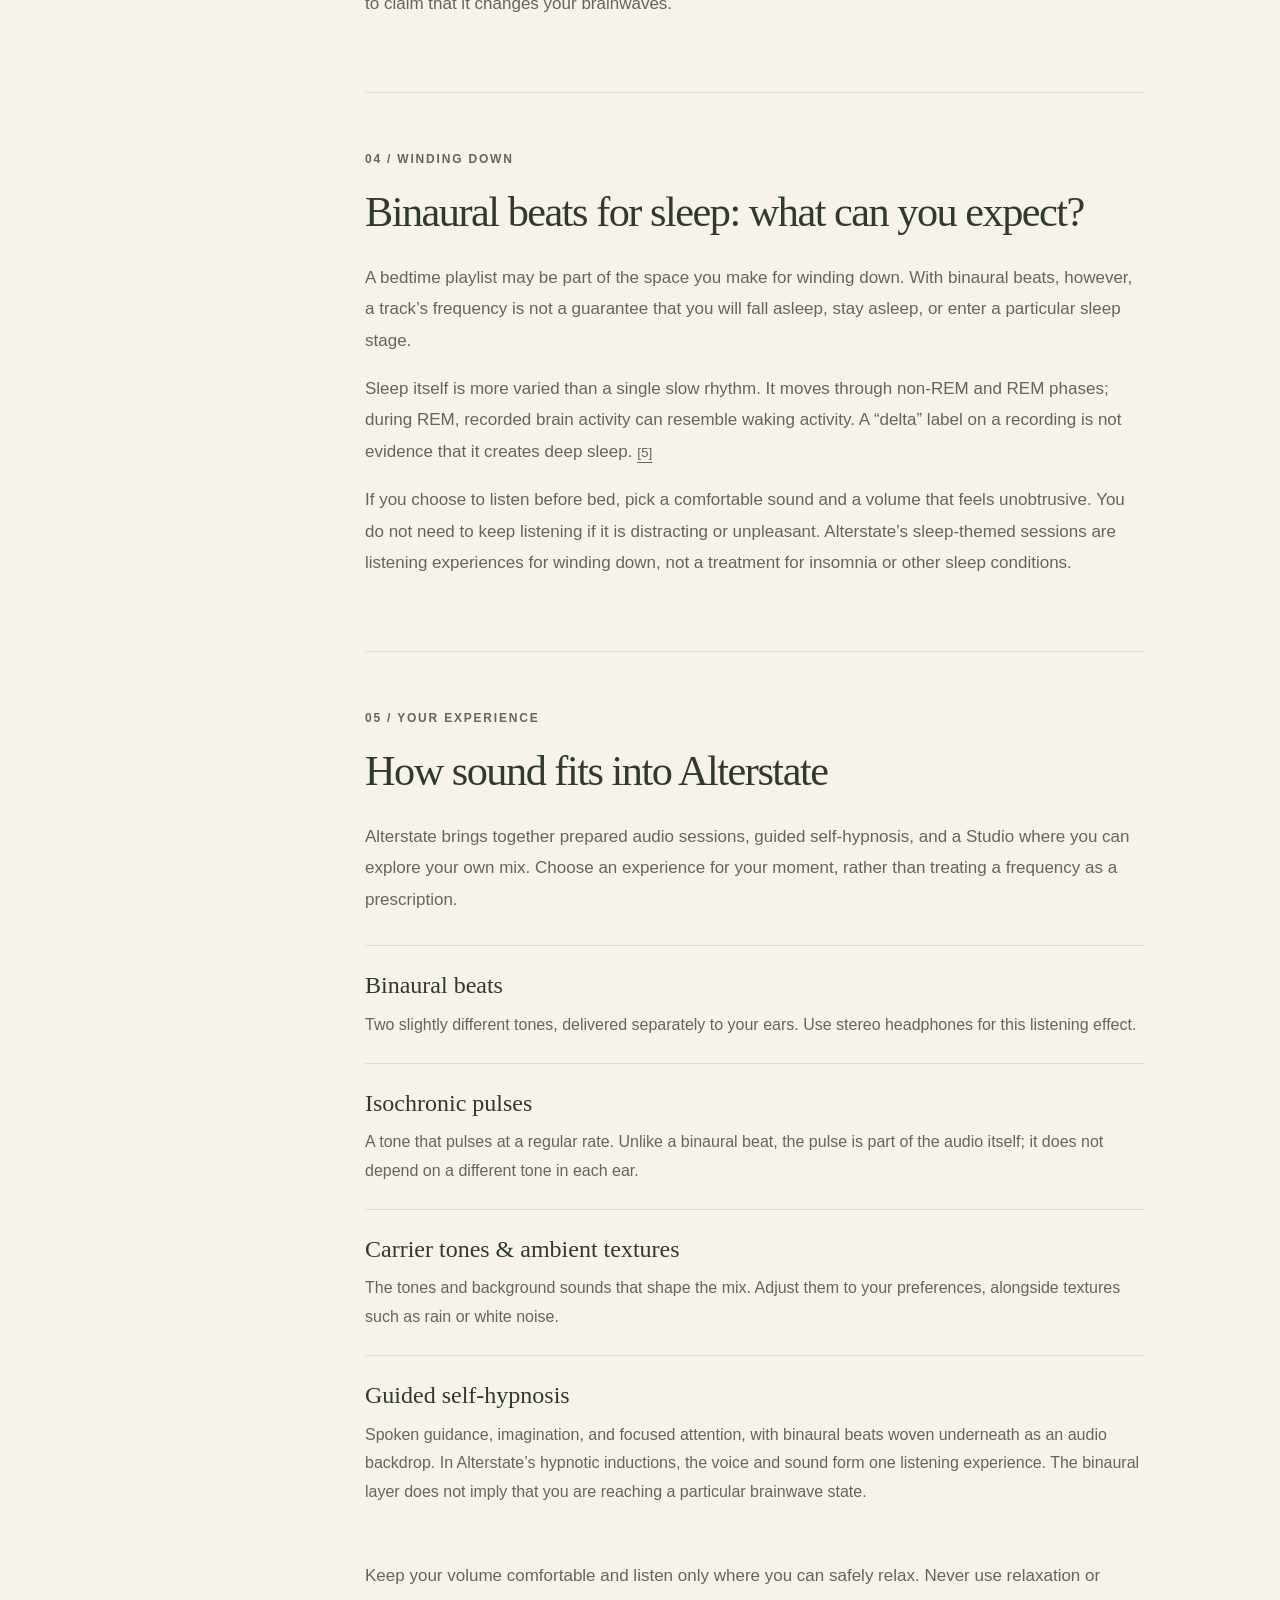
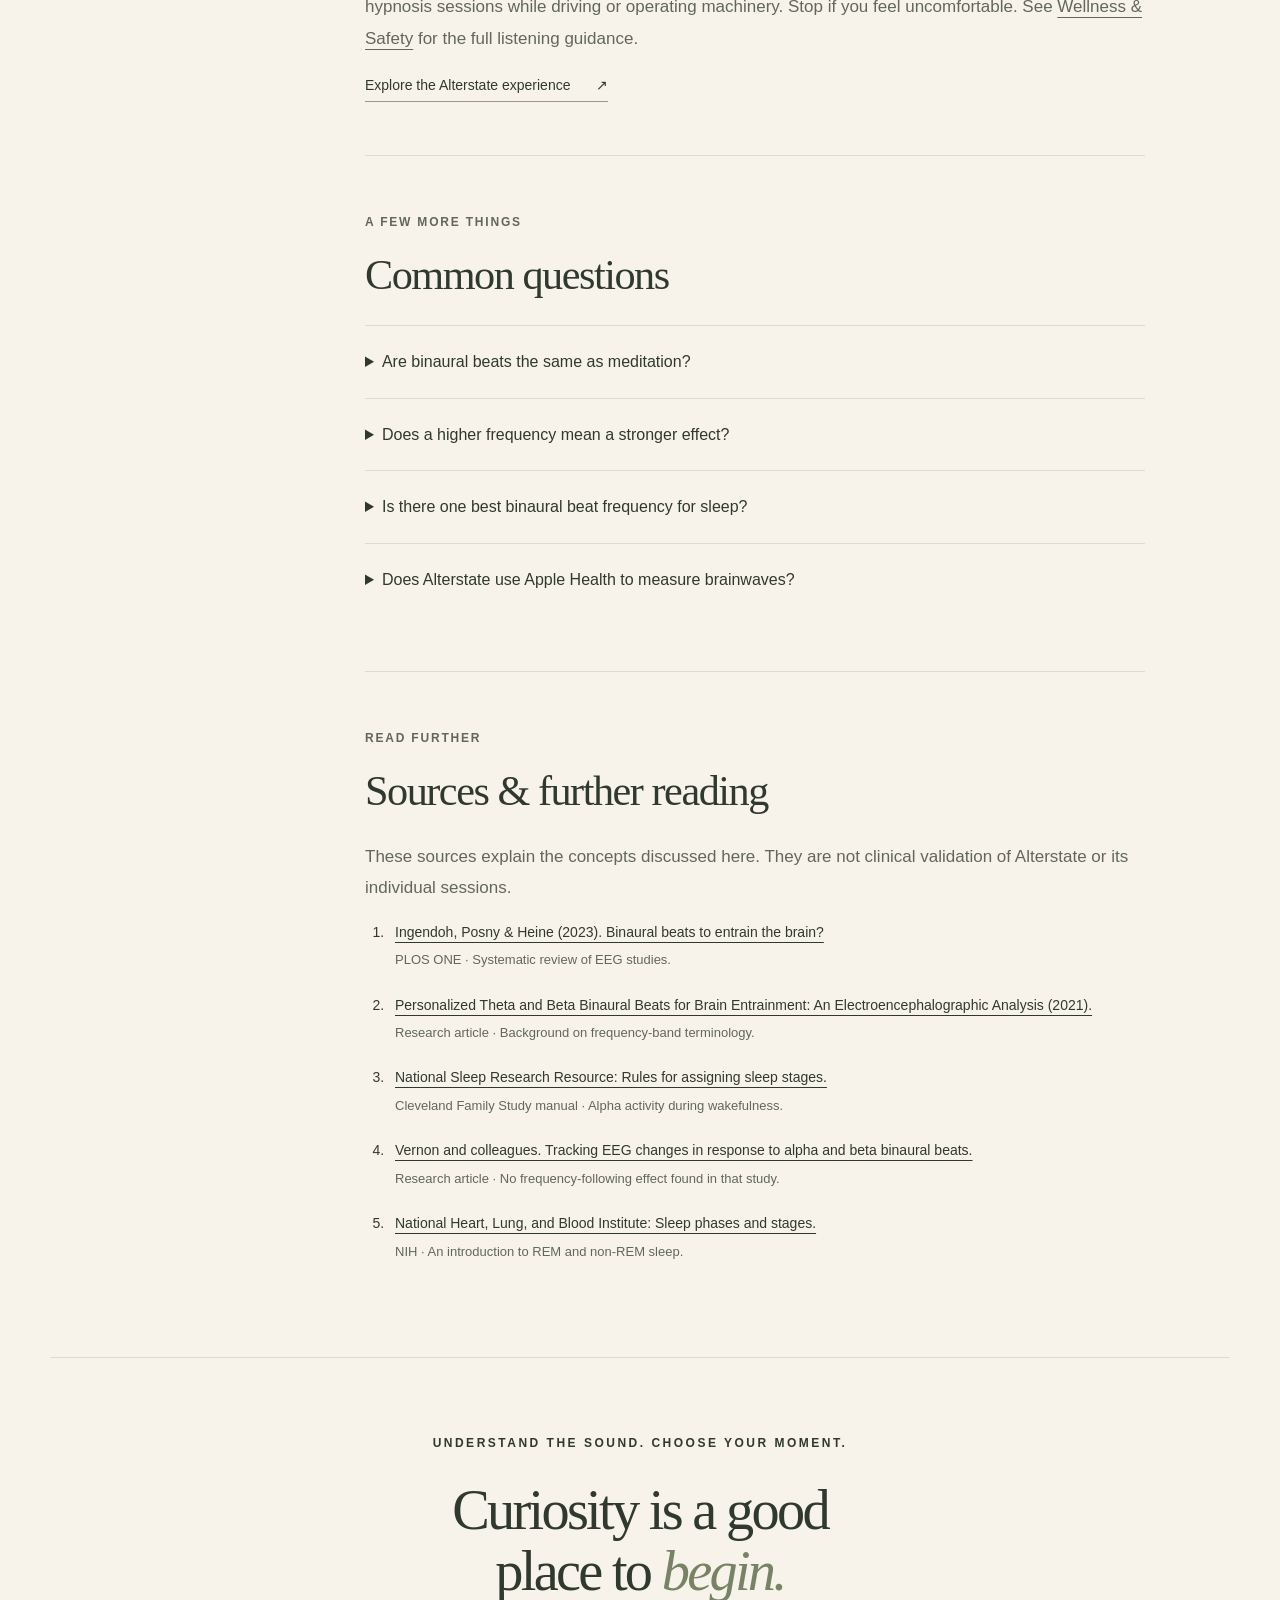
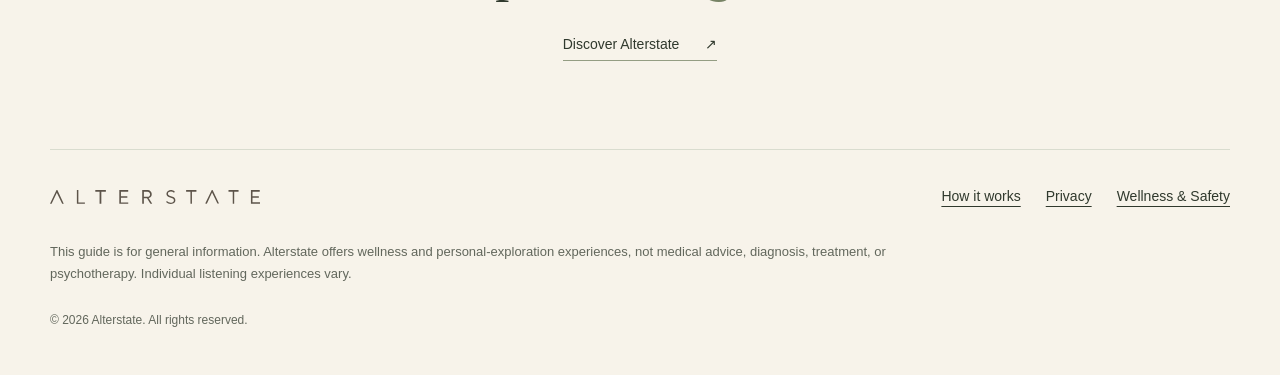
==== commit 0cd59dea: "Update how-it-works.html" ====
--- a/how-it-works.html
+++ b/how-it-works.html
@@ -22,7 +22,7 @@
 <p><strong>Hz means hertz: cycles per second.</strong> The pitch of the tones and the rate of the perceived beat are two different settings. In this example, 200 and 210 Hz describe the tones; 10 Hz describes their difference.</p><p>Stereo headphones keep the two tones separate, one for each ear. Ordinary speakers mix the channels in the room, so they do not preserve that same listening setup. <a class="source-ref" href="#source-1" aria-label="Source 1">[1]</a></p></section>
 <section id="brainwaves"><p class="section-kicker">02 / THE LABELS</p><h2>What do brainwave frequencies mean?</h2><p>Brainwaves are patterns of electrical activity recorded with equipment such as an EEG. Researchers group rhythms into frequency bands. The boundaries vary somewhat between studies; the names below are a useful introduction, not a set of separate mental modes. <a class="source-ref" href="#source-2" aria-label="Source 2">[2]</a></p>
 <div class="band-list" role="list" aria-label="Approximate brainwave frequency bands"><div role="listitem"><span class="band-name">Delta</span><span class="band-line" aria-hidden="true"></span><span>Below about 4 Hz</span></div><div role="listitem"><span class="band-name">Theta</span><span class="band-line" aria-hidden="true"></span><span>About 4–8 Hz</span></div><div role="listitem"><span class="band-name">Alpha</span><span class="band-line" aria-hidden="true"></span><span>About 8–13 Hz</span></div><div role="listitem"><span class="band-name">Beta</span><span class="band-line" aria-hidden="true"></span><span>About 13–30 Hz</span></div><div role="listitem"><span class="band-name">Gamma</span><span class="band-line" aria-hidden="true"></span><span>Above about 30 Hz</span></div></div>
-<p>Seeing “alpha” or “theta” on an audio setting tells you about its frequency range. It does not tell you what your brain is doing. Alterstate does not measure brainwaves, and choosing a sound frequency is not the same as selecting a mental state.</p><div class="guide-note"><h3>A rhythm is not a promise.</h3><p>“Brainwave entrainment” describes a proposed synchronization with rhythmic stimulation. A 2023 systematic review of 14 studies found inconsistent evidence for binaural-beat entrainment. That does not establish a reliable way to put someone into a particular state. <a class="source-ref" href="#source-1" aria-label="Source 1">[1]</a></p></div></section>
+<p>Seeing “alpha” or “theta” on an audio setting tells you about its frequency range. It does not tell you what your brain is doing. Alterstate does not measure brainwaves, and choosing a sound frequency is not the same as selecting a mental state.</p><div class="guide-note"><h3>A rhythm is not a promise.</h3><p>“Brainwave entrainment” describes a proposed synchronization with rhythmic stimulation. A 2023 systematic review of 14 studies found inconsistent evidence for binaural-beat entrainment. That does not establish a reliable way to put someone into a particular state. <a class="source-ref" href="#source-1" aria-label="Source 1">[1]</a></p><p>Anxiety and Calmness: While direct brainwave entrainment is unproven, some randomized controlled trials show that listening to binaural beats can reduce subjective anxiety and lower blood pressure in specific settings, such as before medical or surgical procedures. </p> </div></section>
 <section id="alpha-relaxation"><p class="section-kicker">03 / A QUIETER MOMENT</p><h2>Alpha waves for relaxation: what does that mean?</h2><p>Alpha activity is often observed during relaxed wakefulness with the eyes closed. That association helps explain why alpha frequencies appear so often in descriptions of relaxation audio. It is an observation about brain activity—not proof that an alpha-labelled track will make you relaxed. <a class="source-ref" href="#source-3" aria-label="Source 3">[3]</a></p><p>Research on alpha and beta binaural beats has not consistently shown that the EEG follows the beat frequency. In one study, researchers found no such frequency-following effect. <a class="source-ref" href="#source-4" aria-label="Source 4">[4]</a></p><p>For your own listening, there is no need to chase a number. Choose a sound you find comfortable, keep the volume gentle, and notice whether you enjoy the experience. You can prefer a track without needing to claim that it changes your brainwaves.</p></section>
 <section id="sleep"><p class="section-kicker">04 / WINDING DOWN</p><h2>Binaural beats for sleep: what can you expect?</h2><p>A bedtime playlist may be part of the space you make for winding down. With binaural beats, however, a track’s frequency is not a guarantee that you will fall asleep, stay asleep, or enter a particular sleep stage.</p><p>Sleep itself is more varied than a single slow rhythm. It moves through non-REM and REM phases; during REM, recorded brain activity can resemble waking activity. A “delta” label on a recording is not evidence that it creates deep sleep. <a class="source-ref" href="#source-5" aria-label="Source 5">[5]</a></p><p>If you choose to listen before bed, pick a comfortable sound and a volume that feels unobtrusive. You do not need to keep listening if it is distracting or unpleasant. Alterstate’s sleep-themed sessions are listening experiences for winding down, not a treatment for insomnia or other sleep conditions.</p></section>
 <section id="alterstate"><p class="section-kicker">05 / YOUR EXPERIENCE</p><h2>How sound fits into Alterstate</h2><p>Alterstate brings together prepared audio sessions, guided self-hypnosis, and a Studio where you can explore your own mix. Choose an experience for your moment, rather than treating a frequency as a prescription.</p><dl class="sound-types"><div><dt>Binaural beats</dt><dd>Two slightly different tones, delivered separately to your ears. Use stereo headphones for this listening effect.</dd></div><div><dt>Isochronic pulses</dt><dd>A tone that pulses at a regular rate. Unlike a binaural beat, the pulse is part of the audio itself; it does not depend on a different tone in each ear.</dd></div><div><dt>Carrier tones & ambient textures</dt><dd>The tones and background sounds that shape the mix. Adjust them to your preferences, alongside textures such as rain or white noise.</dd></div><div><dt>Guided self-hypnosis</dt><dd>Spoken guidance, imagination, and focused attention, with binaural beats woven underneath as an audio backdrop. In Alterstate’s hypnotic inductions, the voice and sound form one listening experience. The binaural layer does not imply that you are reaching a particular brainwave state.</dd></div></dl><p>Keep your volume comfortable and listen only where you can safely relax. Never use relaxation or hypnosis sessions while driving or operating machinery. Stop if you feel uncomfortable. See <a href="wellness.html">Wellness & Safety</a> for the full listening guidance.</p><a class="text-link" href="./#experience">Explore the Alterstate experience <span aria-hidden="true">↗</span></a></section>
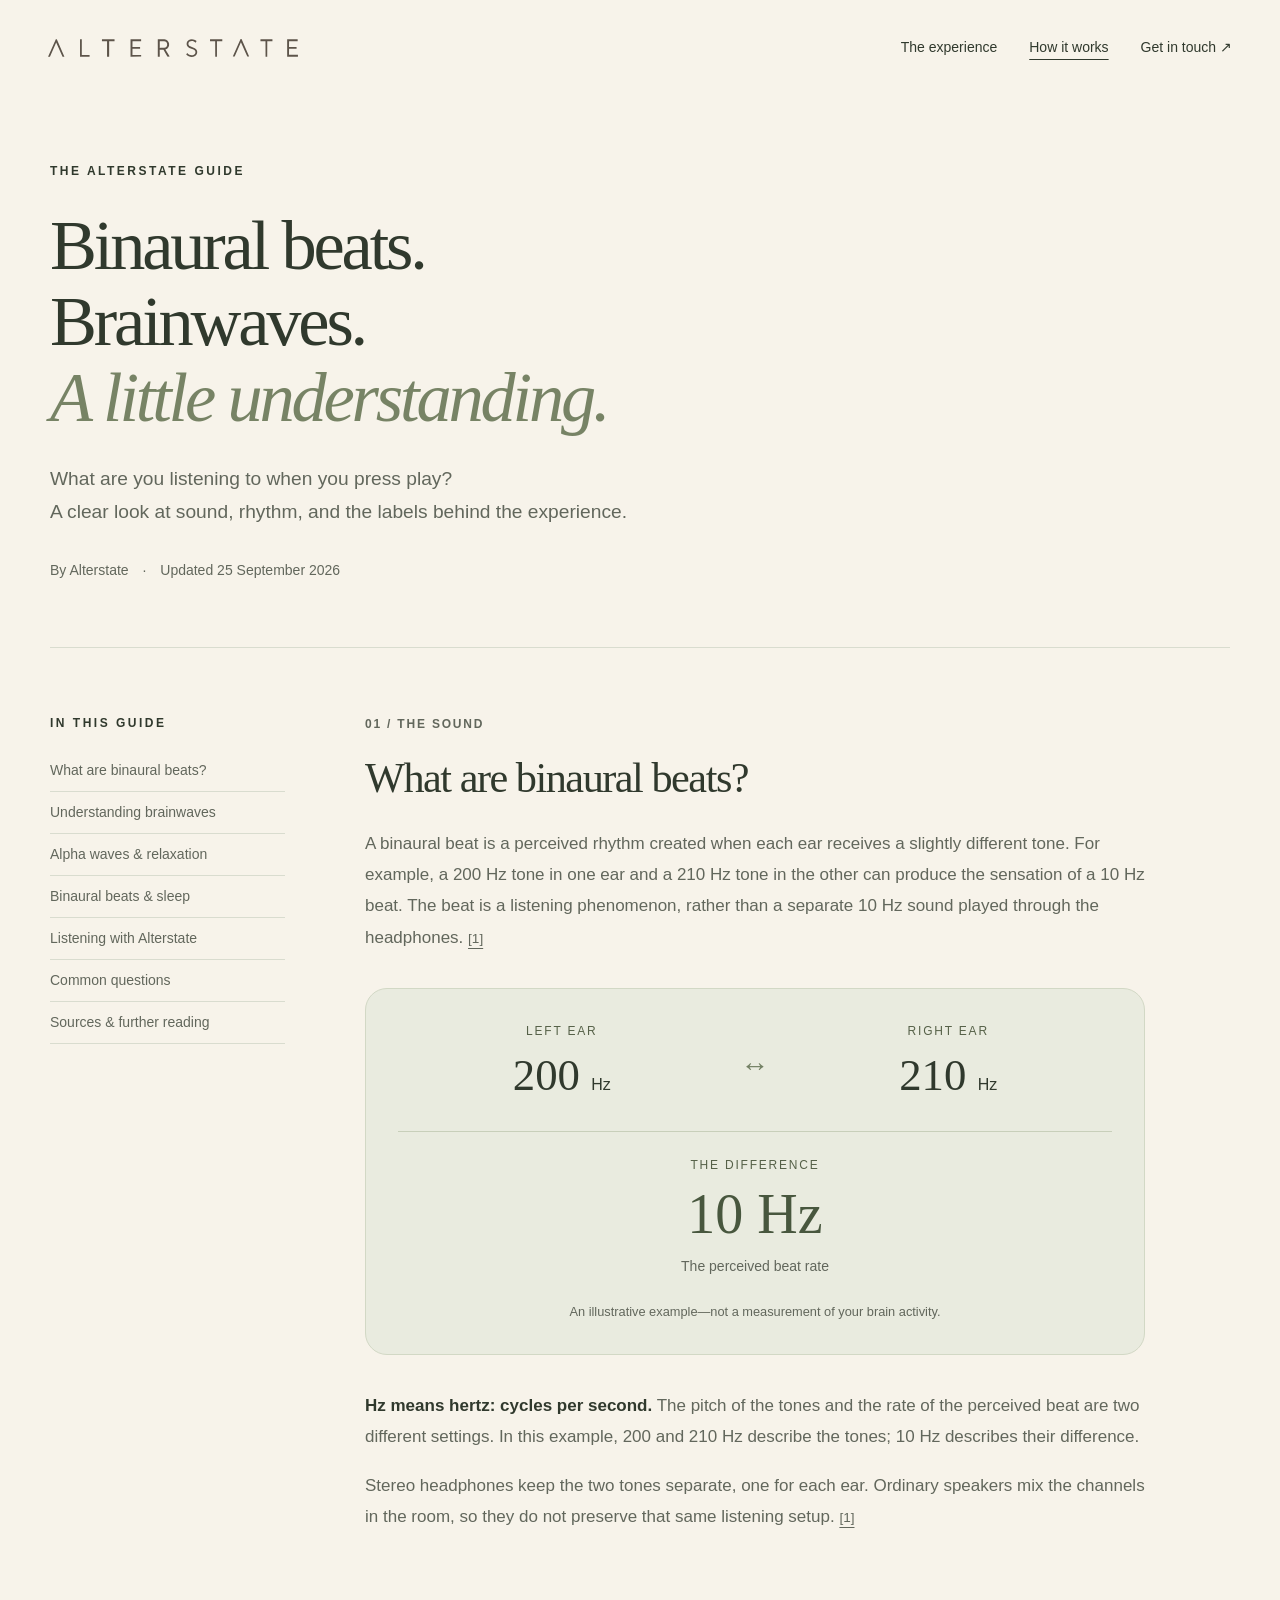
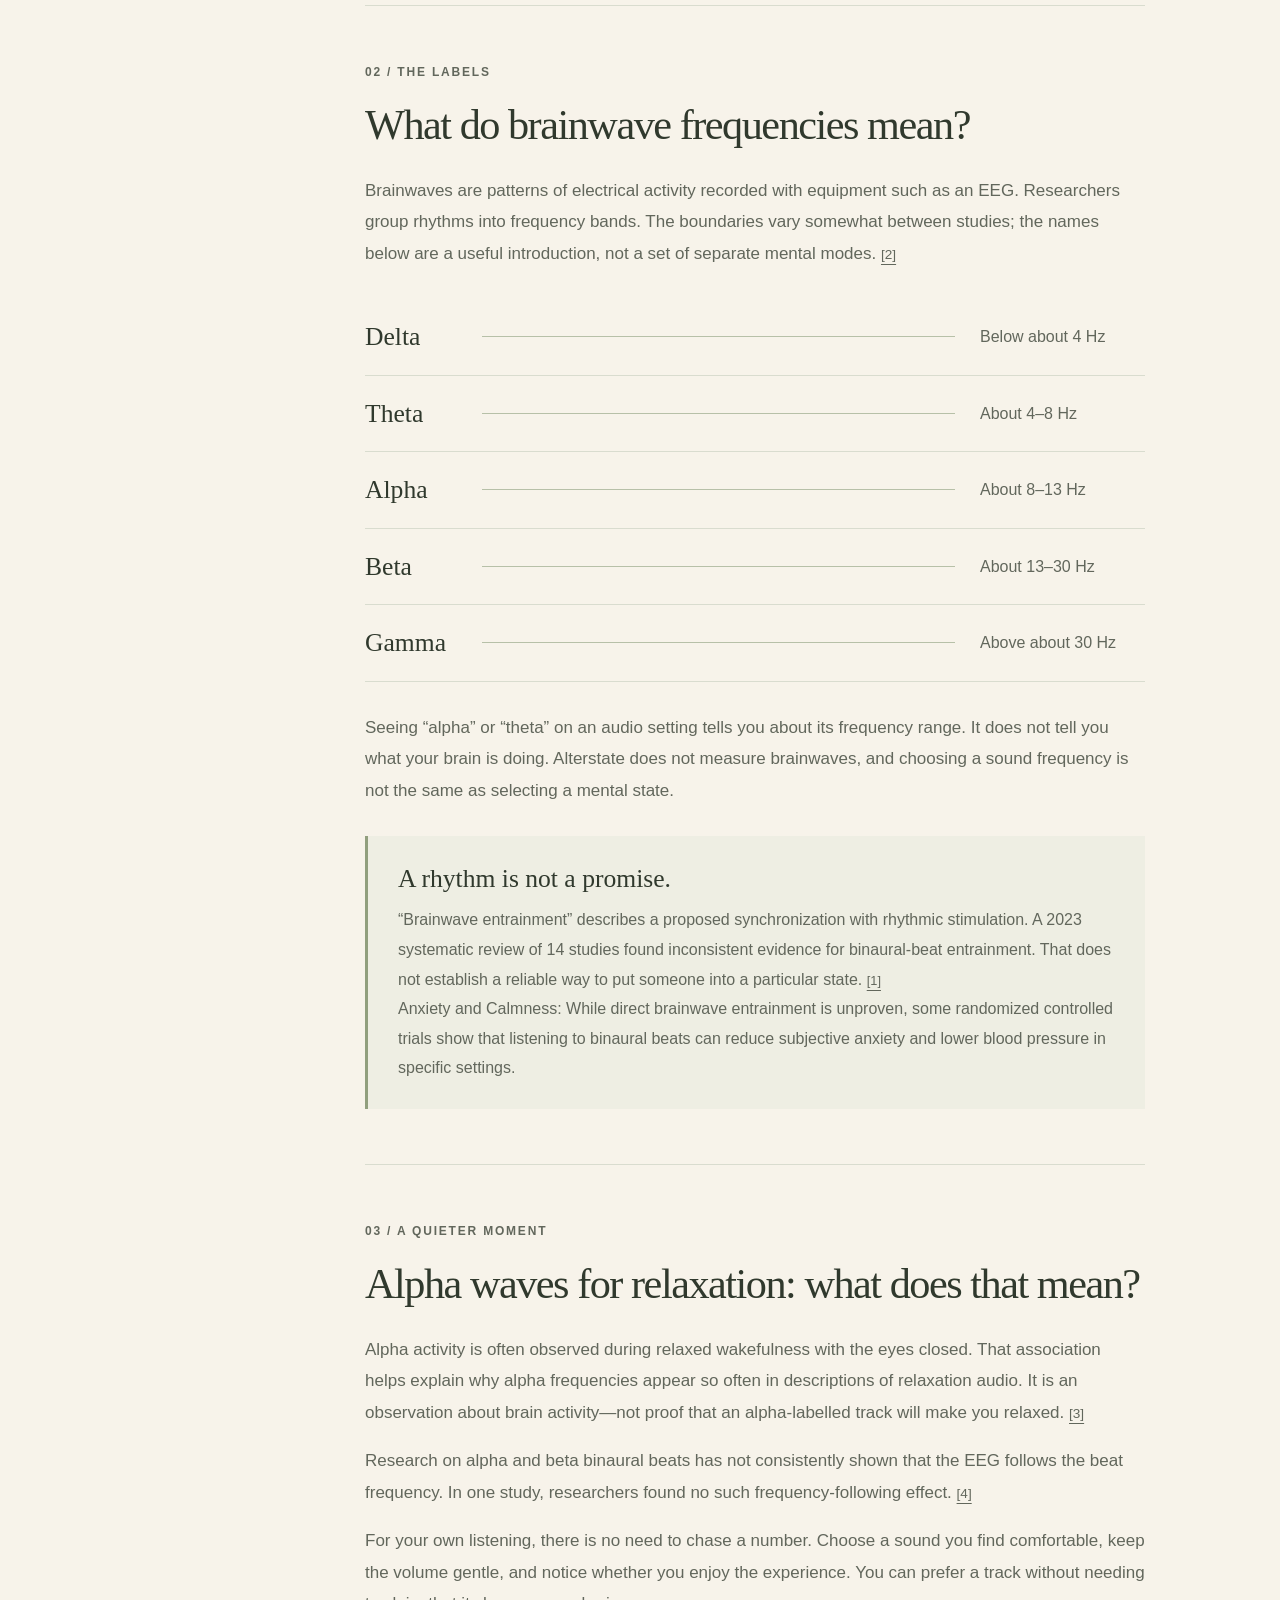
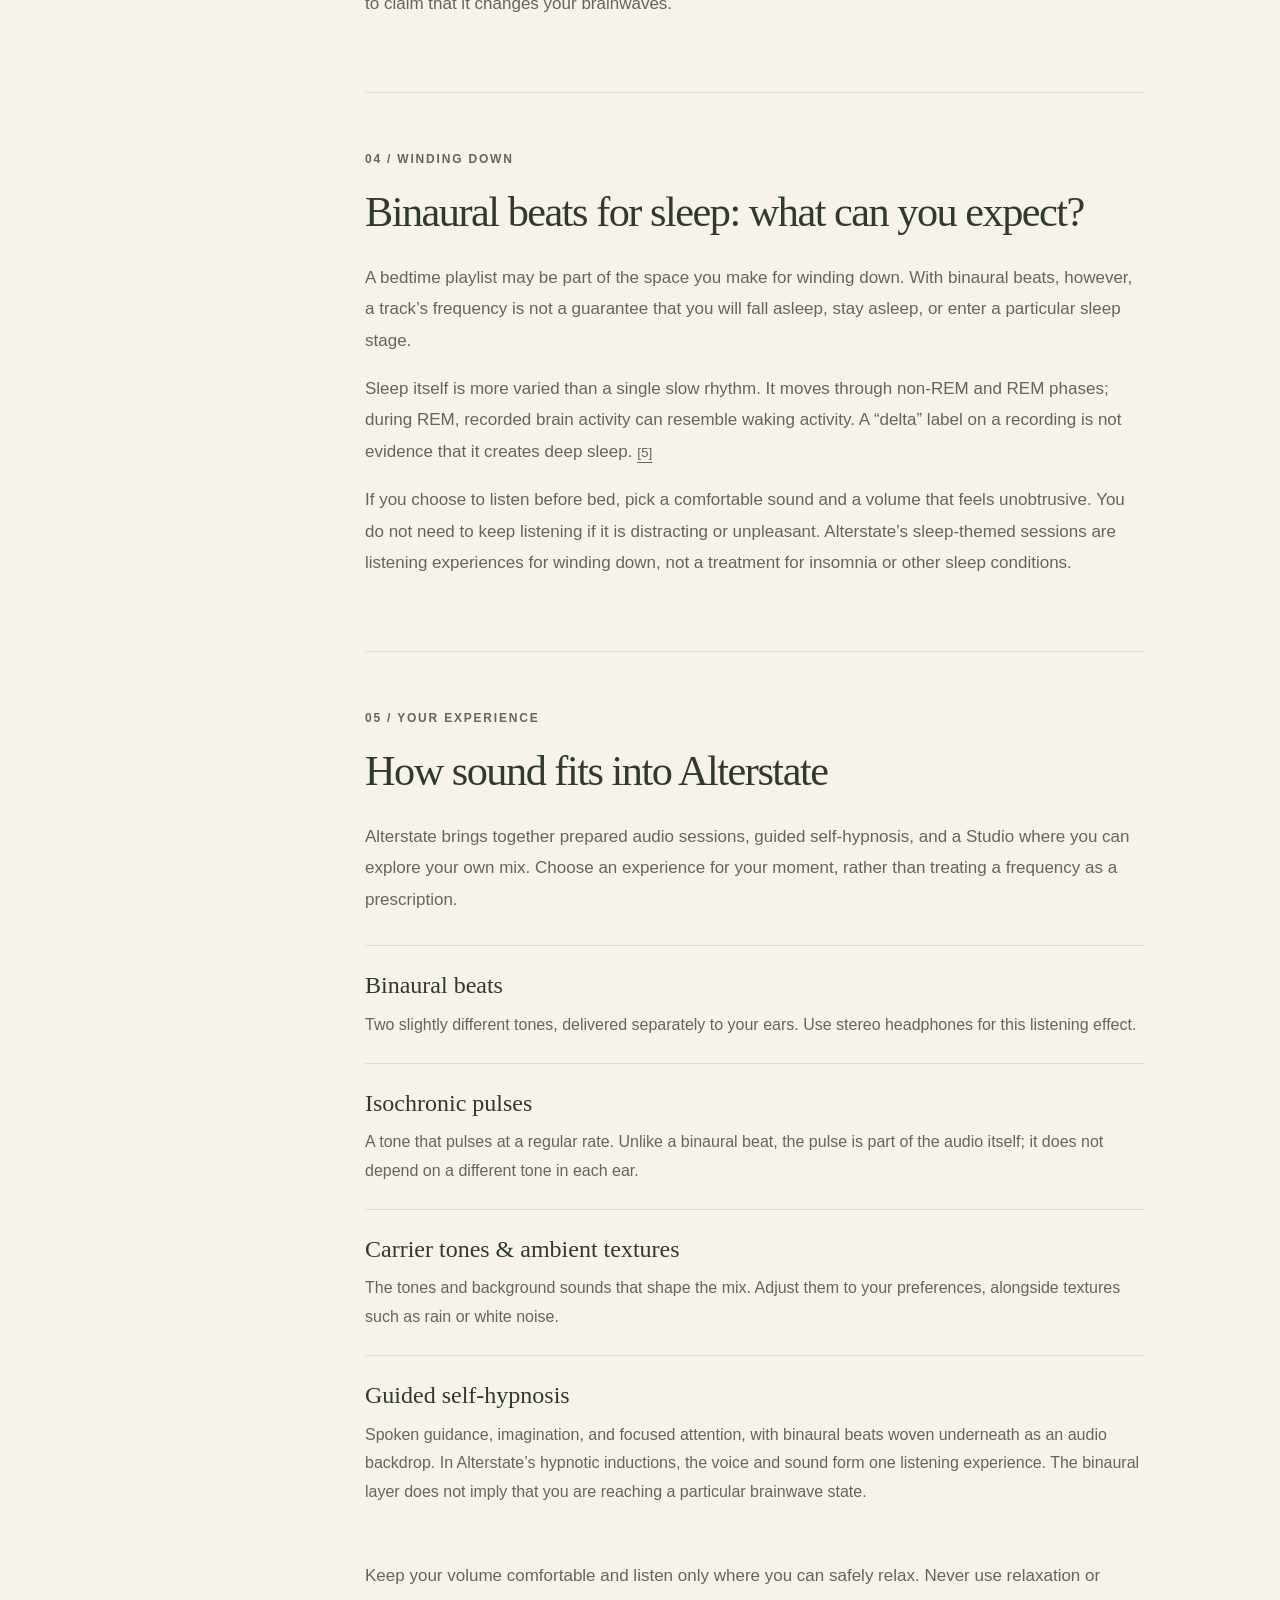
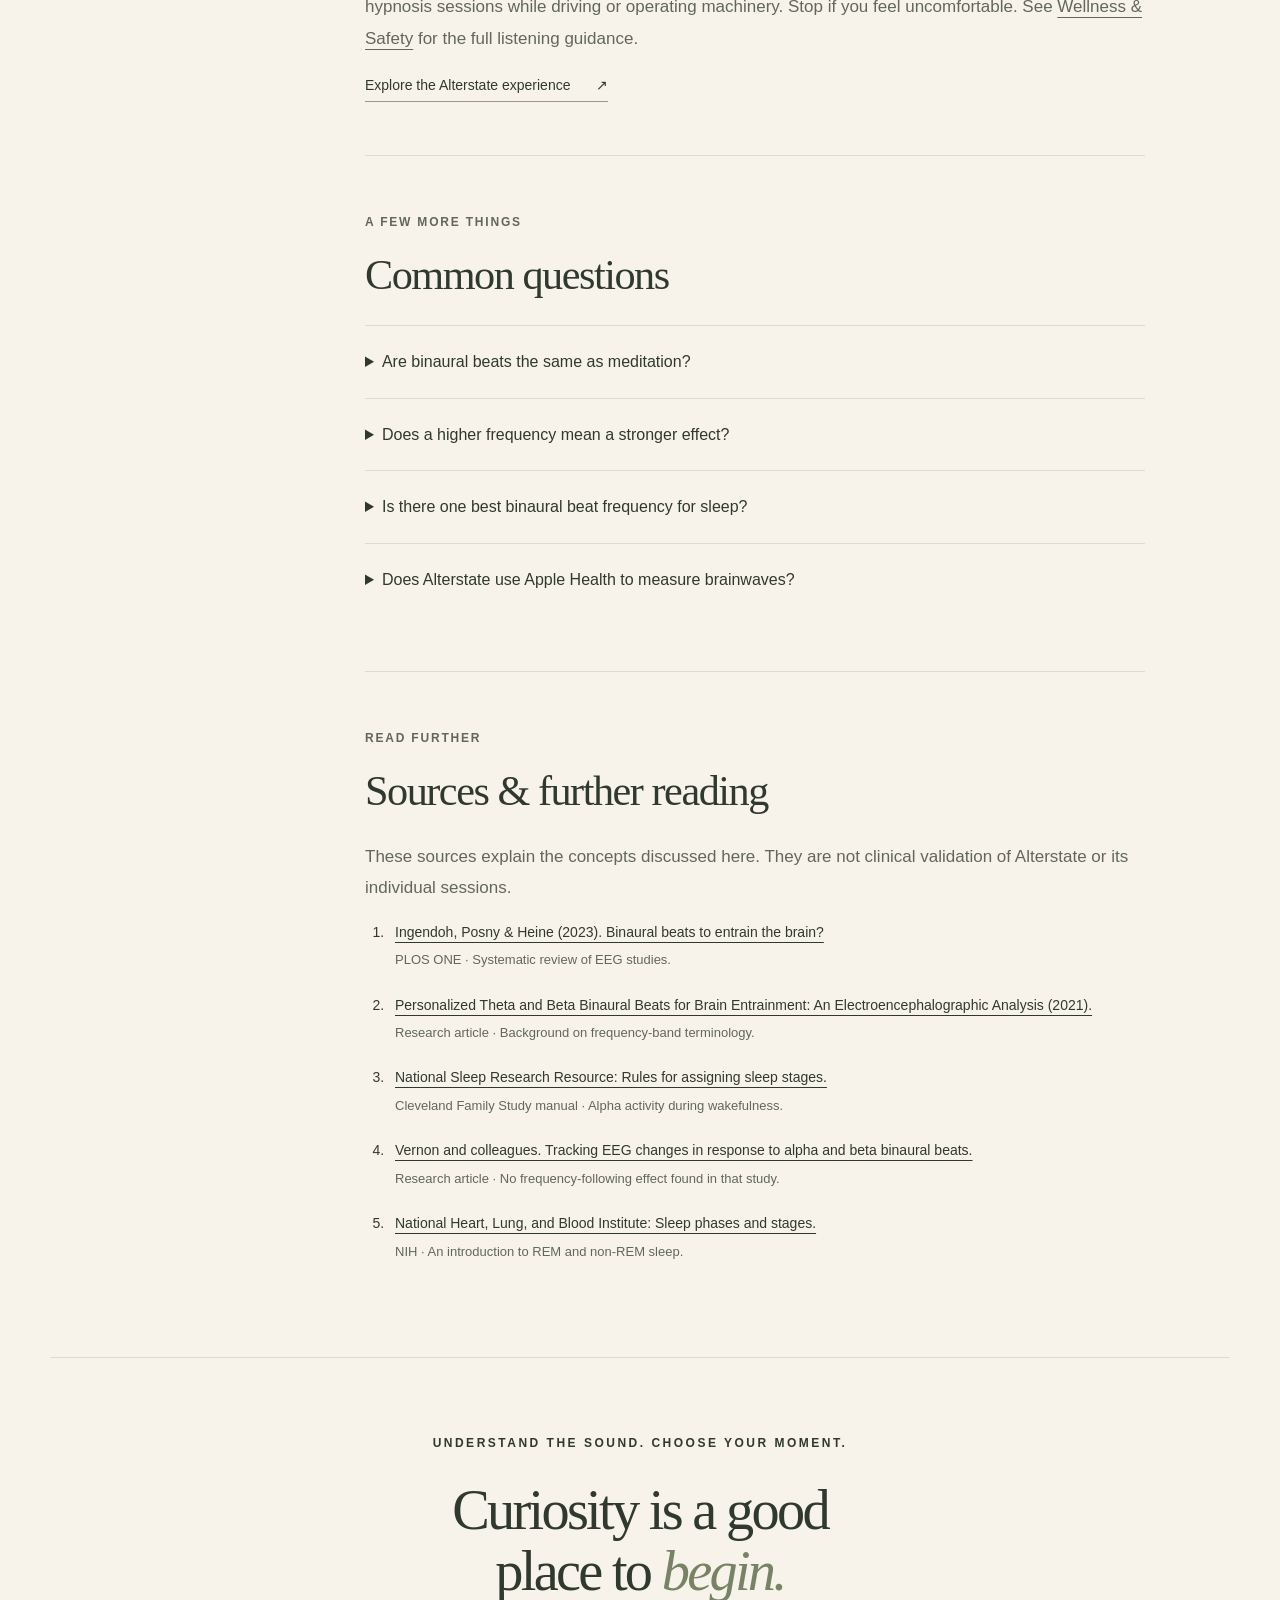
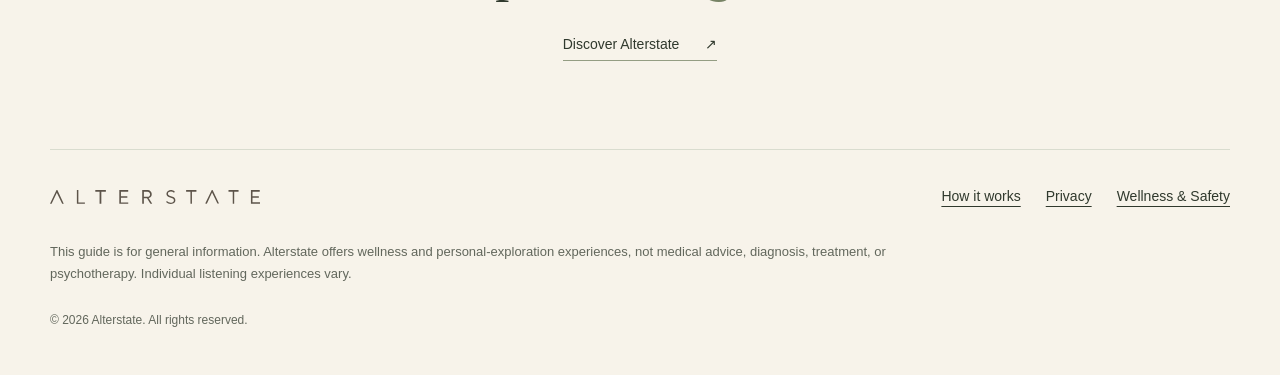
==== commit 6ef2f759: "Update how-it-works.html" ====
--- a/how-it-works.html
+++ b/how-it-works.html
@@ -22,7 +22,7 @@
 <p><strong>Hz means hertz: cycles per second.</strong> The pitch of the tones and the rate of the perceived beat are two different settings. In this example, 200 and 210 Hz describe the tones; 10 Hz describes their difference.</p><p>Stereo headphones keep the two tones separate, one for each ear. Ordinary speakers mix the channels in the room, so they do not preserve that same listening setup. <a class="source-ref" href="#source-1" aria-label="Source 1">[1]</a></p></section>
 <section id="brainwaves"><p class="section-kicker">02 / THE LABELS</p><h2>What do brainwave frequencies mean?</h2><p>Brainwaves are patterns of electrical activity recorded with equipment such as an EEG. Researchers group rhythms into frequency bands. The boundaries vary somewhat between studies; the names below are a useful introduction, not a set of separate mental modes. <a class="source-ref" href="#source-2" aria-label="Source 2">[2]</a></p>
 <div class="band-list" role="list" aria-label="Approximate brainwave frequency bands"><div role="listitem"><span class="band-name">Delta</span><span class="band-line" aria-hidden="true"></span><span>Below about 4 Hz</span></div><div role="listitem"><span class="band-name">Theta</span><span class="band-line" aria-hidden="true"></span><span>About 4–8 Hz</span></div><div role="listitem"><span class="band-name">Alpha</span><span class="band-line" aria-hidden="true"></span><span>About 8–13 Hz</span></div><div role="listitem"><span class="band-name">Beta</span><span class="band-line" aria-hidden="true"></span><span>About 13–30 Hz</span></div><div role="listitem"><span class="band-name">Gamma</span><span class="band-line" aria-hidden="true"></span><span>Above about 30 Hz</span></div></div>
-<p>Seeing “alpha” or “theta” on an audio setting tells you about its frequency range. It does not tell you what your brain is doing. Alterstate does not measure brainwaves, and choosing a sound frequency is not the same as selecting a mental state.</p><div class="guide-note"><h3>A rhythm is not a promise.</h3><p>“Brainwave entrainment” describes a proposed synchronization with rhythmic stimulation. A 2023 systematic review of 14 studies found inconsistent evidence for binaural-beat entrainment. That does not establish a reliable way to put someone into a particular state. <a class="source-ref" href="#source-1" aria-label="Source 1">[1]</a></p><p>Anxiety and Calmness: While direct brainwave entrainment is unproven, some randomized controlled trials show that listening to binaural beats can reduce subjective anxiety and lower blood pressure in specific settings, such as before medical or surgical procedures. </p> </div></section>
+<p>Seeing “alpha” or “theta” on an audio setting tells you about its frequency range. It does not tell you what your brain is doing. Alterstate does not measure brainwaves, and choosing a sound frequency is not the same as selecting a mental state.</p><div class="guide-note"><h3>A rhythm is not a promise.</h3><p>“Brainwave entrainment” describes a proposed synchronization with rhythmic stimulation. A 2023 systematic review of 14 studies found inconsistent evidence for binaural-beat entrainment. That does not establish a reliable way to put someone into a particular state. <a class="source-ref" href="#source-1" aria-label="Source 1">[1]</a></p><p>Anxiety and Calmness: While direct brainwave entrainment is unproven, some randomized controlled trials show that listening to binaural beats can reduce subjective anxiety and lower blood pressure in specific settings. </p> </div></section>
 <section id="alpha-relaxation"><p class="section-kicker">03 / A QUIETER MOMENT</p><h2>Alpha waves for relaxation: what does that mean?</h2><p>Alpha activity is often observed during relaxed wakefulness with the eyes closed. That association helps explain why alpha frequencies appear so often in descriptions of relaxation audio. It is an observation about brain activity—not proof that an alpha-labelled track will make you relaxed. <a class="source-ref" href="#source-3" aria-label="Source 3">[3]</a></p><p>Research on alpha and beta binaural beats has not consistently shown that the EEG follows the beat frequency. In one study, researchers found no such frequency-following effect. <a class="source-ref" href="#source-4" aria-label="Source 4">[4]</a></p><p>For your own listening, there is no need to chase a number. Choose a sound you find comfortable, keep the volume gentle, and notice whether you enjoy the experience. You can prefer a track without needing to claim that it changes your brainwaves.</p></section>
 <section id="sleep"><p class="section-kicker">04 / WINDING DOWN</p><h2>Binaural beats for sleep: what can you expect?</h2><p>A bedtime playlist may be part of the space you make for winding down. With binaural beats, however, a track’s frequency is not a guarantee that you will fall asleep, stay asleep, or enter a particular sleep stage.</p><p>Sleep itself is more varied than a single slow rhythm. It moves through non-REM and REM phases; during REM, recorded brain activity can resemble waking activity. A “delta” label on a recording is not evidence that it creates deep sleep. <a class="source-ref" href="#source-5" aria-label="Source 5">[5]</a></p><p>If you choose to listen before bed, pick a comfortable sound and a volume that feels unobtrusive. You do not need to keep listening if it is distracting or unpleasant. Alterstate’s sleep-themed sessions are listening experiences for winding down, not a treatment for insomnia or other sleep conditions.</p></section>
 <section id="alterstate"><p class="section-kicker">05 / YOUR EXPERIENCE</p><h2>How sound fits into Alterstate</h2><p>Alterstate brings together prepared audio sessions, guided self-hypnosis, and a Studio where you can explore your own mix. Choose an experience for your moment, rather than treating a frequency as a prescription.</p><dl class="sound-types"><div><dt>Binaural beats</dt><dd>Two slightly different tones, delivered separately to your ears. Use stereo headphones for this listening effect.</dd></div><div><dt>Isochronic pulses</dt><dd>A tone that pulses at a regular rate. Unlike a binaural beat, the pulse is part of the audio itself; it does not depend on a different tone in each ear.</dd></div><div><dt>Carrier tones & ambient textures</dt><dd>The tones and background sounds that shape the mix. Adjust them to your preferences, alongside textures such as rain or white noise.</dd></div><div><dt>Guided self-hypnosis</dt><dd>Spoken guidance, imagination, and focused attention, with binaural beats woven underneath as an audio backdrop. In Alterstate’s hypnotic inductions, the voice and sound form one listening experience. The binaural layer does not imply that you are reaching a particular brainwave state.</dd></div></dl><p>Keep your volume comfortable and listen only where you can safely relax. Never use relaxation or hypnosis sessions while driving or operating machinery. Stop if you feel uncomfortable. See <a href="wellness.html">Wellness & Safety</a> for the full listening guidance.</p><a class="text-link" href="./#experience">Explore the Alterstate experience <span aria-hidden="true">↗</span></a></section>
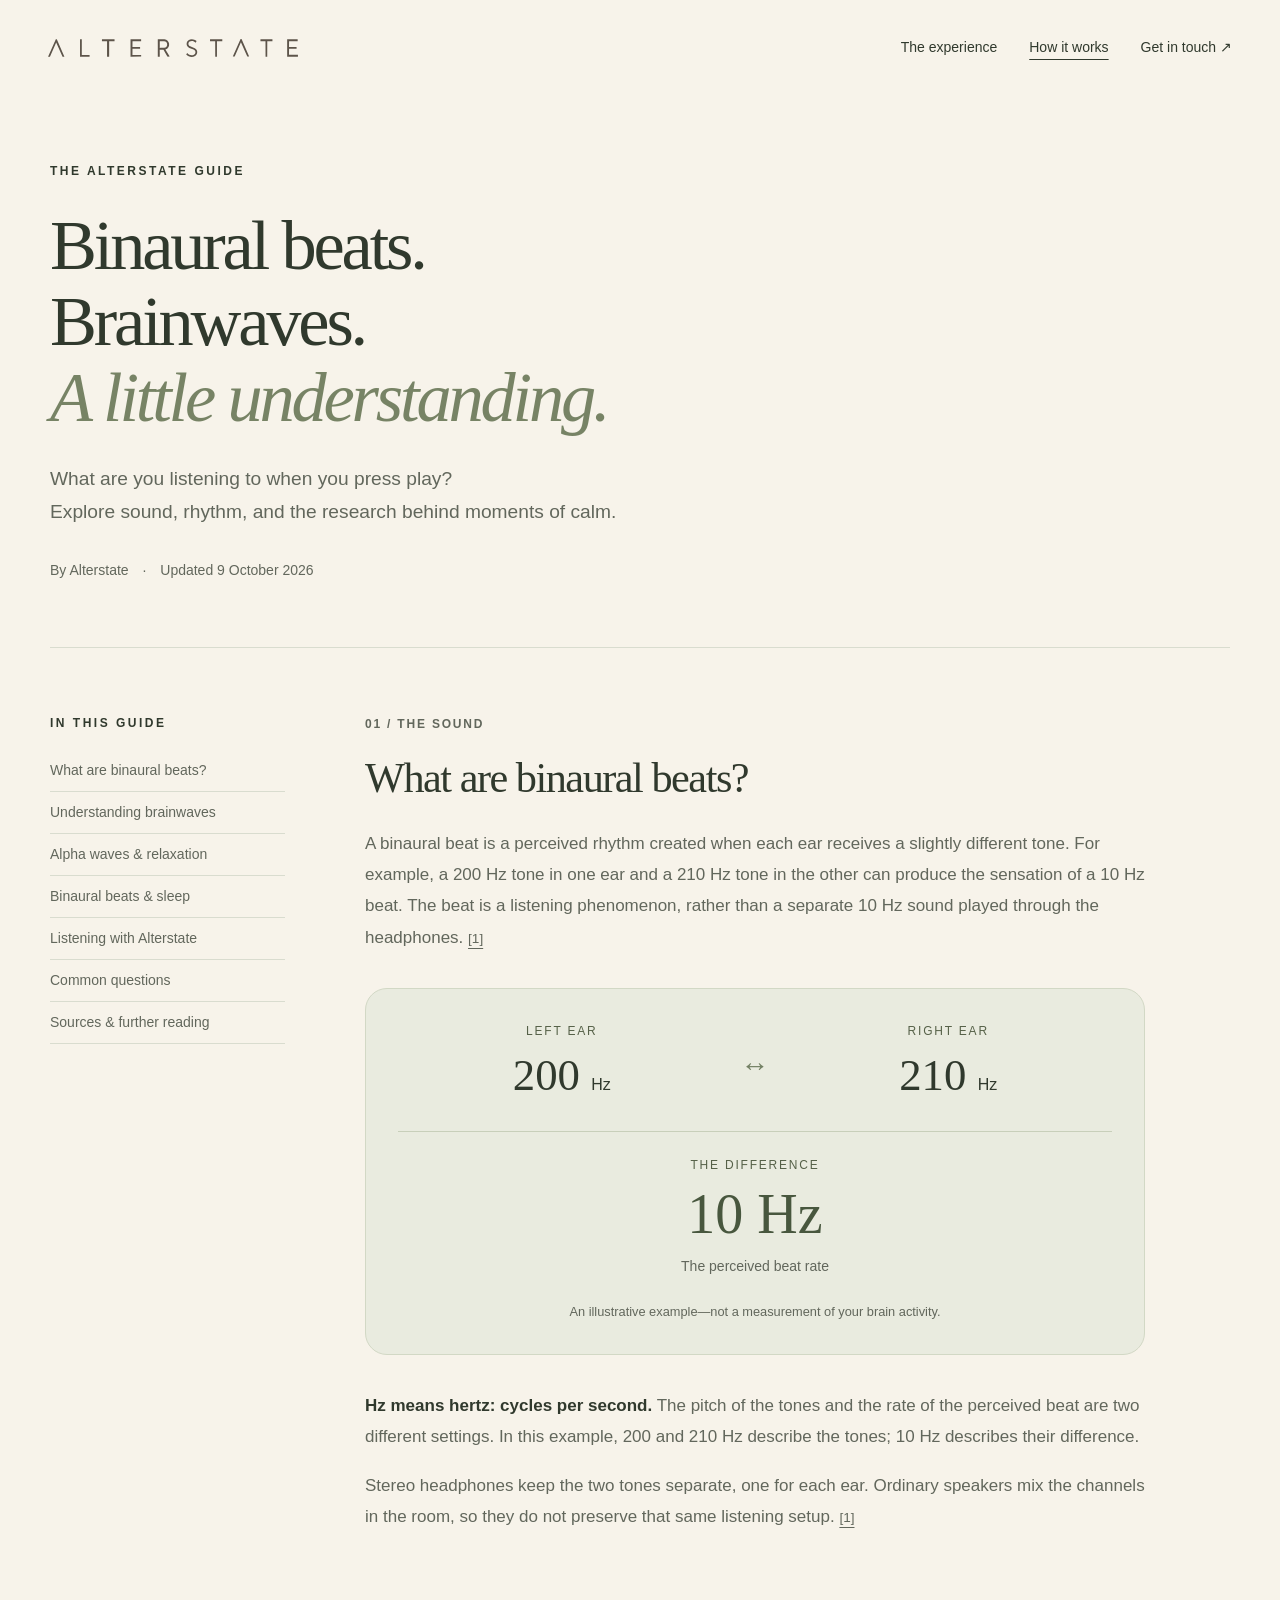
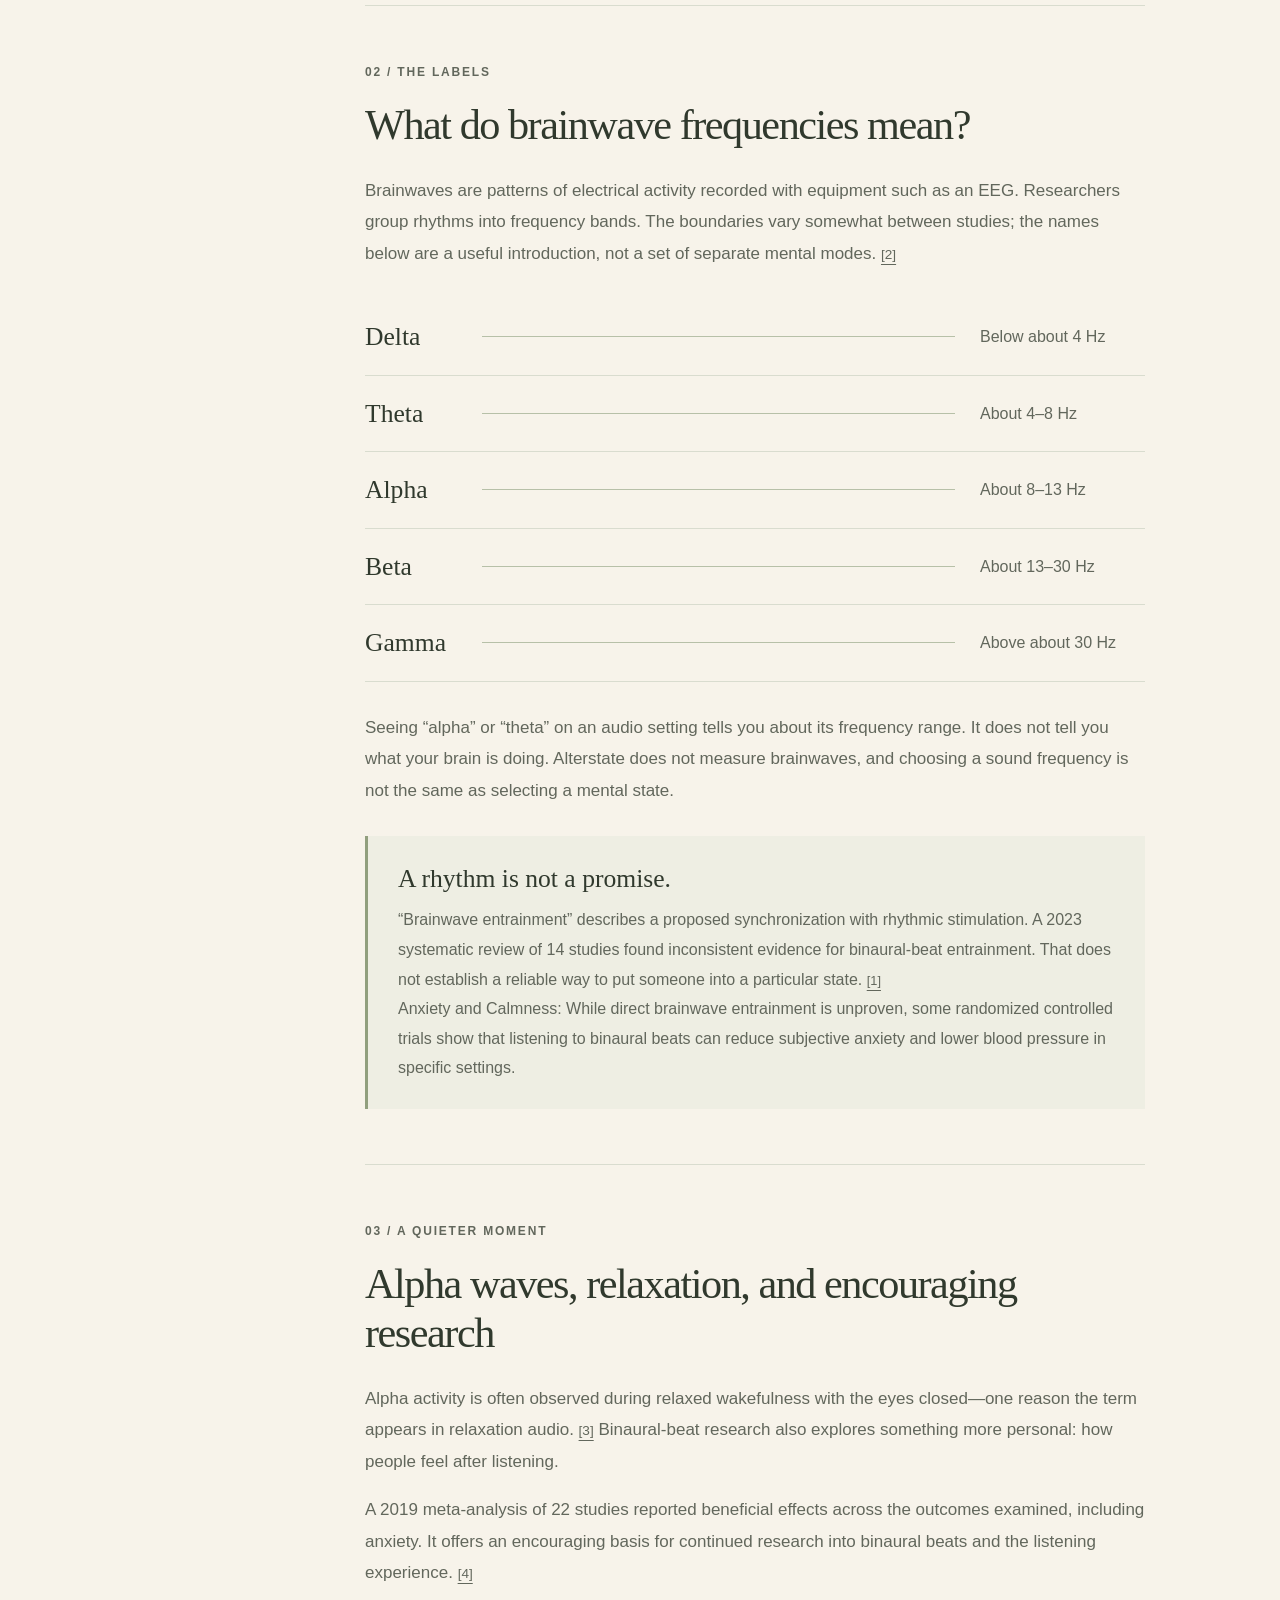
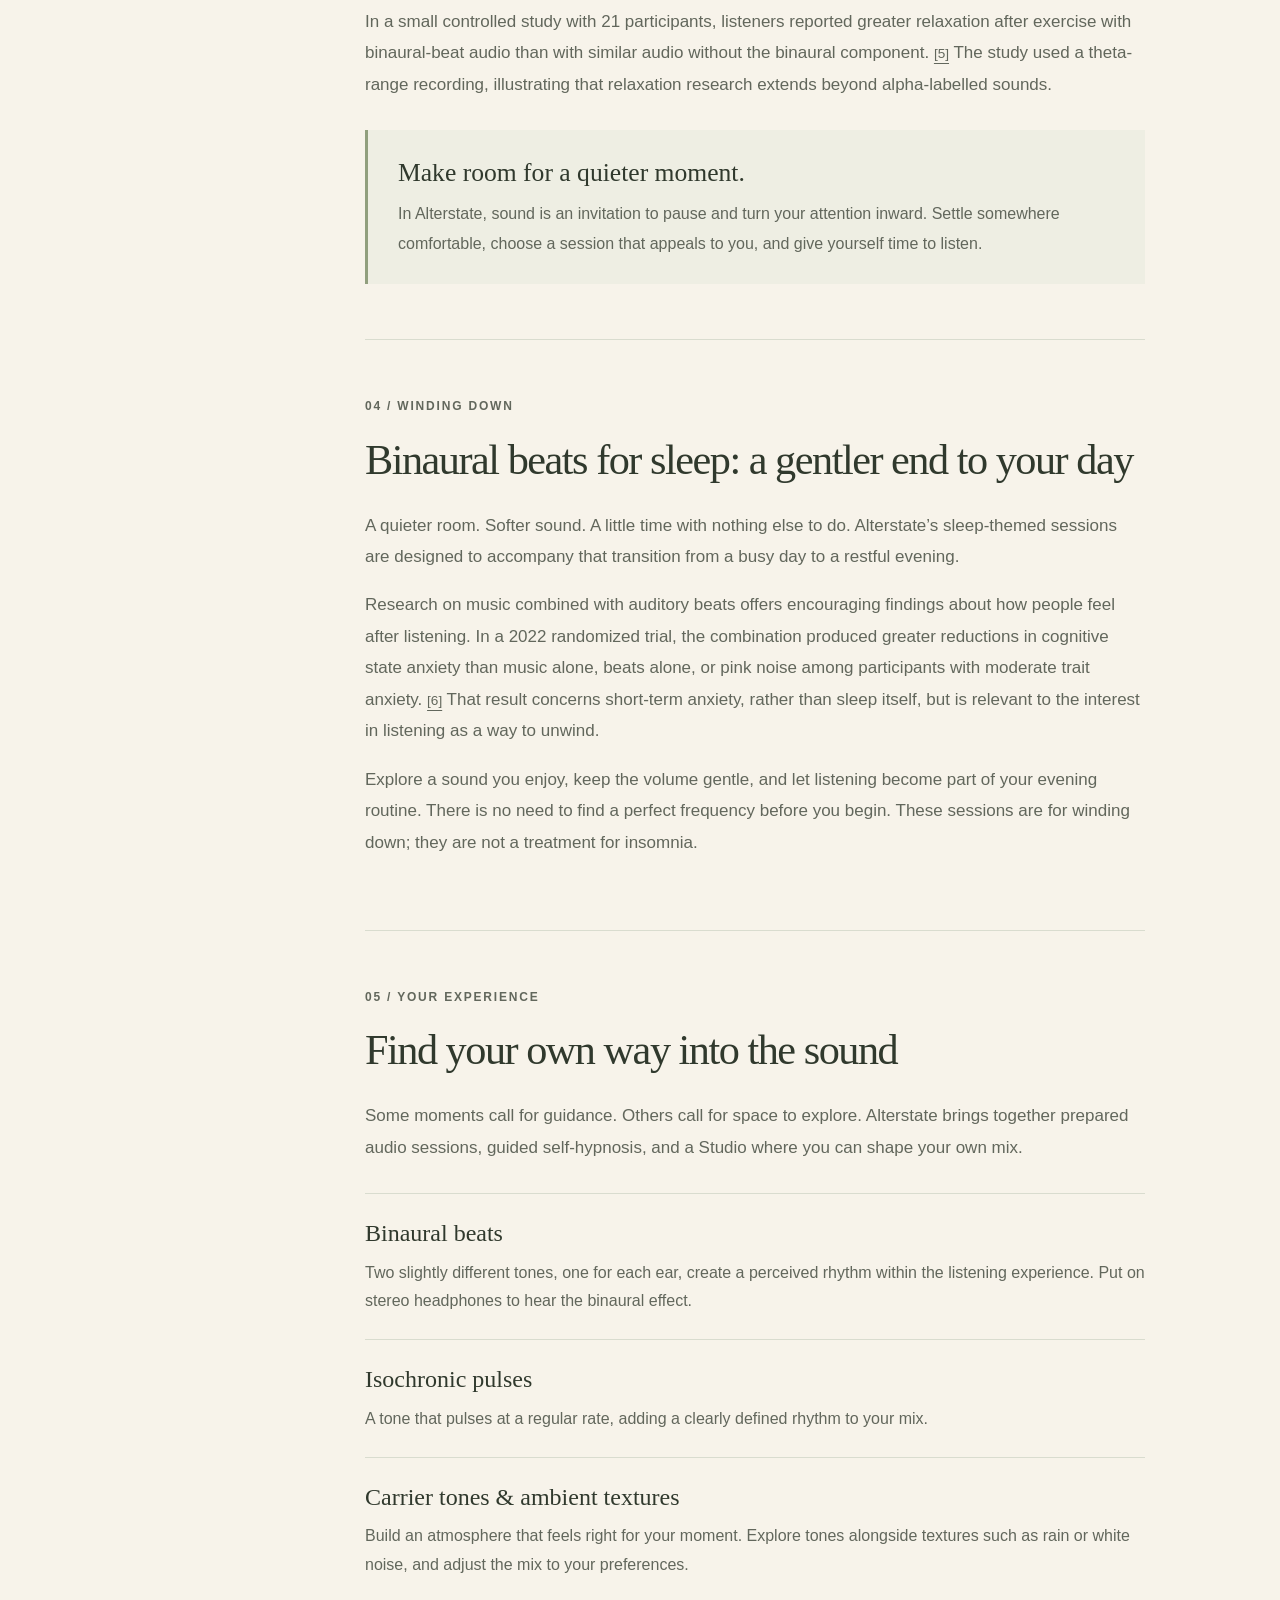
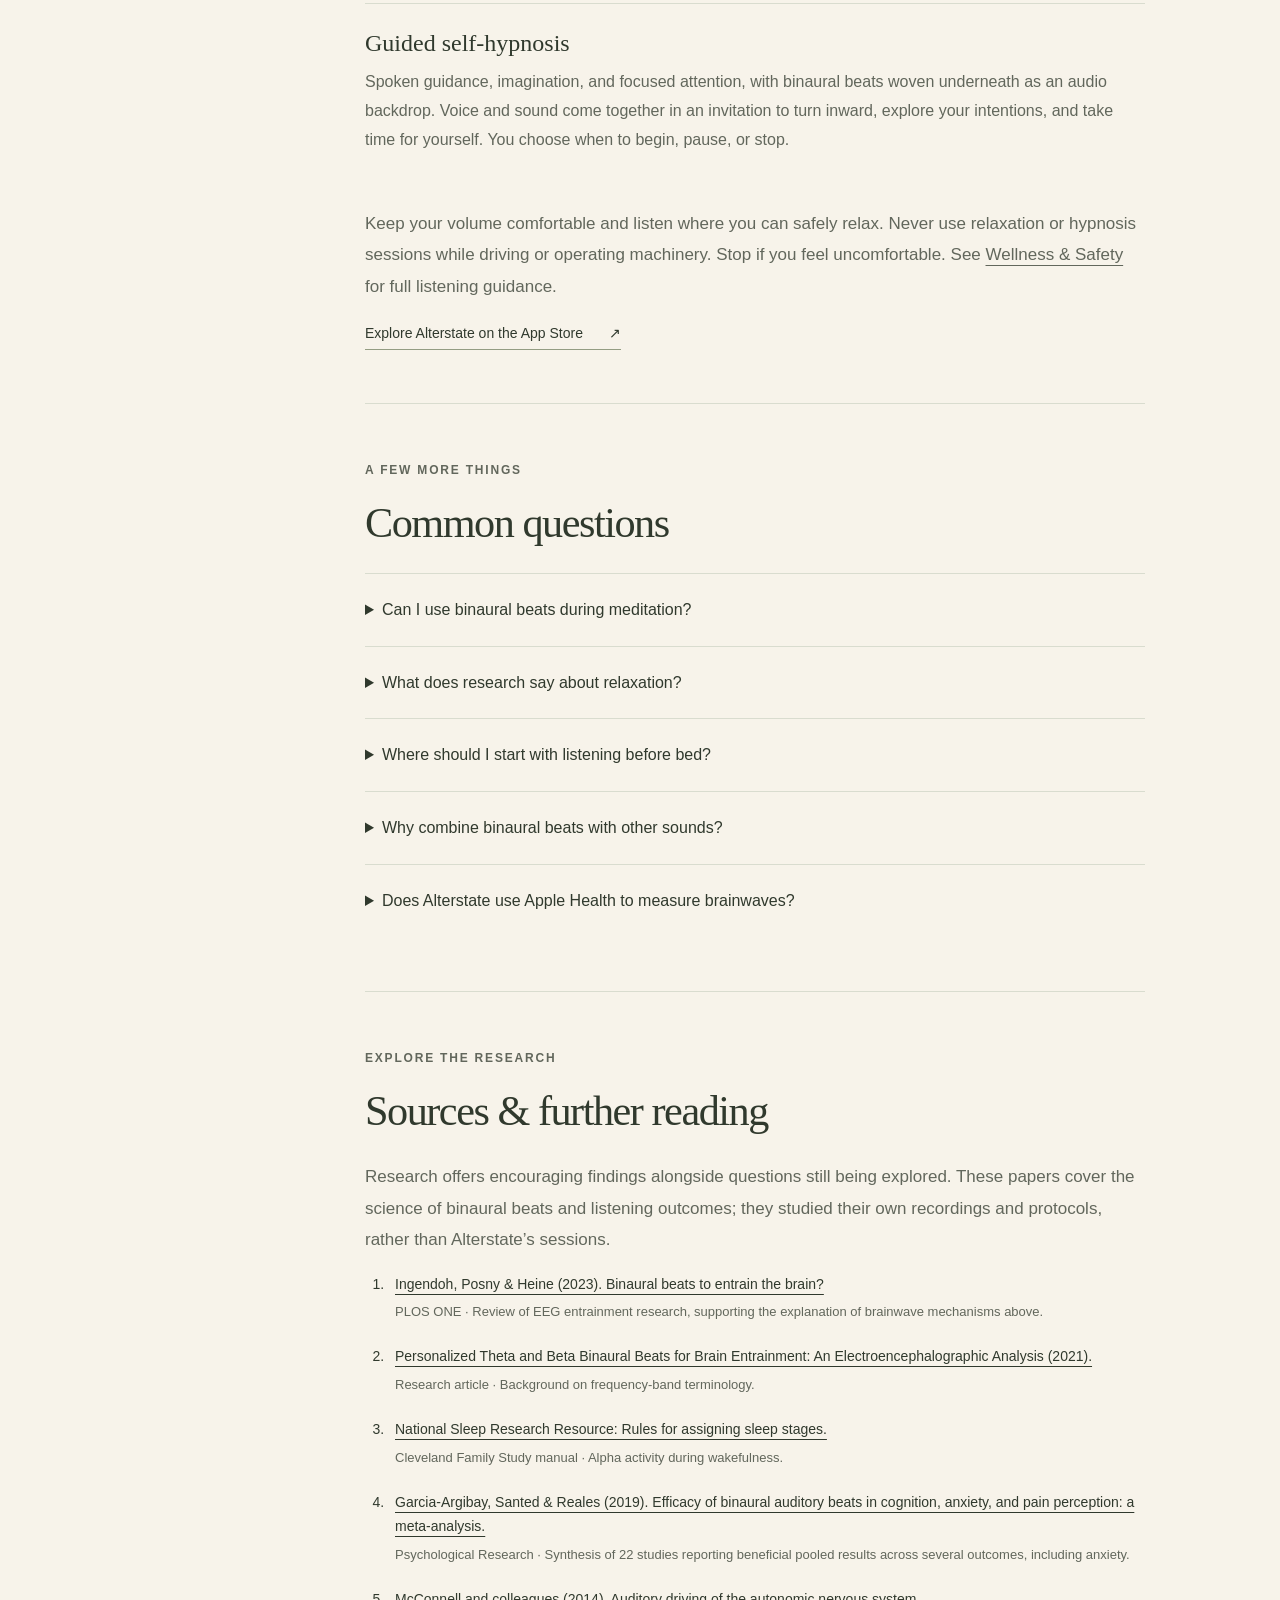
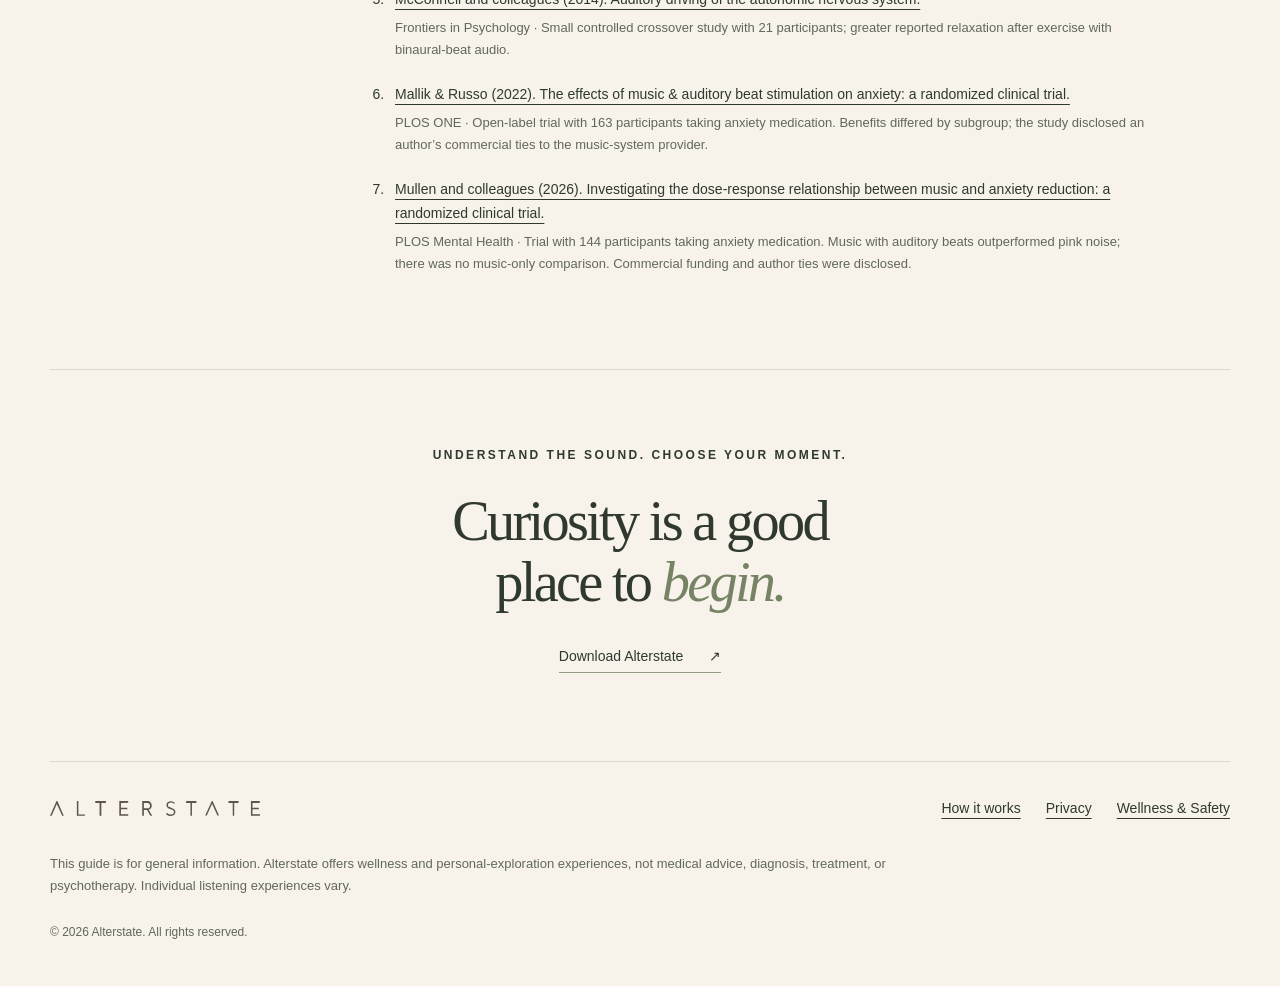
==== commit cbb8b0d4: "Add files via upload" ====
--- a/how-it-works.html
+++ b/how-it-works.html
@@ -7,13 +7,13 @@
 <link rel="canonical" href="https://alterstate.app/how-it-works.html">
 <meta property="og:title" content="Binaural Beats & Brainwaves: How It Works | Alterstate"><meta property="og:description" content="A clear guide to binaural beats, brainwave labels, and finding your own listening experience."><meta property="og:type" content="article"><meta property="og:url" content="https://alterstate.app/how-it-works.html"><meta name="theme-color" content="#f7f3ea">
 <link rel="icon" href="assets/favicon.svg" type="image/svg+xml"><link rel="stylesheet" href="style.css"><link rel="stylesheet" href="how-it-works.css">
-<script type="application/ld+json">{"@context":"https://schema.org","@type":"Article","headline":"Binaural beats and brainwaves: how it works","description":"An educational guide to binaural beats, brainwave frequencies, relaxation, and listening before sleep.","author":{"@type":"Organization","name":"Alterstate","url":"https://alterstate.app/"},"publisher":{"@type":"Organization","name":"Alterstate","url":"https://alterstate.app/"},"datePublished":"2026-09-25","dateModified":"2026-09-25","mainEntityOfPage":"https://alterstate.app/how-it-works.html","inLanguage":"en"}</script>
+<script type="application/ld+json">{"@context":"https://schema.org","@type":"Article","headline":"Binaural beats and brainwaves: how it works","description":"An educational guide to binaural beats, brainwave frequencies, relaxation, and listening before sleep.","author":{"@type":"Organization","name":"Alterstate","url":"https://alterstate.app/"},"publisher":{"@type":"Organization","name":"Alterstate","url":"https://alterstate.app/"},"datePublished":"2026-09-25","dateModified":"2026-10-09","mainEntityOfPage":"https://alterstate.app/how-it-works.html","inLanguage":"en"}</script>
 </head>
 <body class="guide-page">
 <a class="skip" href="#main">Skip to content</a>
 <header class="header"><a class="brand" href="./" aria-label="Alterstate home"><img src="assets/wordmark.svg" alt="Alterstate" width="250" height="18"></a><nav aria-label="Main navigation"><a href="./#experience">The experience</a><a href="how-it-works.html" aria-current="page">How it works</a><a href="./#contact">Get in touch <span aria-hidden="true">↗</span></a></nav></header>
 <main id="main">
-<div class="guide-hero wrap"><p class="eyebrow">THE ALTERSTATE GUIDE</p><h1>Binaural beats.<br>Brainwaves.<br><em>A little understanding.</em></h1><p class="guide-deck">What are you listening to when you press play?<br>A clear look at sound, rhythm, and the labels behind the experience.</p><p class="guide-byline">By Alterstate <span aria-hidden="true">·</span> Updated <time datetime="2026-09-25">25 September 2026</time></p></div>
+<div class="guide-hero wrap"><p class="eyebrow">THE ALTERSTATE GUIDE</p><h1>Binaural beats.<br>Brainwaves.<br><em>A little understanding.</em></h1><p class="guide-deck">What are you listening to when you press play?<br>Explore sound, rhythm, and the research behind moments of calm.</p><p class="guide-byline">By Alterstate <span aria-hidden="true">·</span> Updated <time datetime="2026-10-09">9 October 2026</time></p></div>
 <div class="guide-layout wrap">
 <aside class="guide-toc"><nav aria-label="On this page"><p class="eyebrow">IN THIS GUIDE</p><a href="#binaural-beats">What are binaural beats?</a><a href="#brainwaves">Understanding brainwaves</a><a href="#alpha-relaxation">Alpha waves & relaxation</a><a href="#sleep">Binaural beats & sleep</a><a href="#alterstate">Listening with Alterstate</a><a href="#questions">Common questions</a><a href="#sources">Sources & further reading</a></nav></aside>
 <article class="guide-content">
@@ -23,18 +23,13 @@
 <section id="brainwaves"><p class="section-kicker">02 / THE LABELS</p><h2>What do brainwave frequencies mean?</h2><p>Brainwaves are patterns of electrical activity recorded with equipment such as an EEG. Researchers group rhythms into frequency bands. The boundaries vary somewhat between studies; the names below are a useful introduction, not a set of separate mental modes. <a class="source-ref" href="#source-2" aria-label="Source 2">[2]</a></p>
 <div class="band-list" role="list" aria-label="Approximate brainwave frequency bands"><div role="listitem"><span class="band-name">Delta</span><span class="band-line" aria-hidden="true"></span><span>Below about 4 Hz</span></div><div role="listitem"><span class="band-name">Theta</span><span class="band-line" aria-hidden="true"></span><span>About 4–8 Hz</span></div><div role="listitem"><span class="band-name">Alpha</span><span class="band-line" aria-hidden="true"></span><span>About 8–13 Hz</span></div><div role="listitem"><span class="band-name">Beta</span><span class="band-line" aria-hidden="true"></span><span>About 13–30 Hz</span></div><div role="listitem"><span class="band-name">Gamma</span><span class="band-line" aria-hidden="true"></span><span>Above about 30 Hz</span></div></div>
 <p>Seeing “alpha” or “theta” on an audio setting tells you about its frequency range. It does not tell you what your brain is doing. Alterstate does not measure brainwaves, and choosing a sound frequency is not the same as selecting a mental state.</p><div class="guide-note"><h3>A rhythm is not a promise.</h3><p>“Brainwave entrainment” describes a proposed synchronization with rhythmic stimulation. A 2023 systematic review of 14 studies found inconsistent evidence for binaural-beat entrainment. That does not establish a reliable way to put someone into a particular state. <a class="source-ref" href="#source-1" aria-label="Source 1">[1]</a></p><p>Anxiety and Calmness: While direct brainwave entrainment is unproven, some randomized controlled trials show that listening to binaural beats can reduce subjective anxiety and lower blood pressure in specific settings. </p> </div></section>
-<section id="alpha-relaxation"><p class="section-kicker">03 / A QUIETER MOMENT</p><h2>Alpha waves for relaxation: what does that mean?</h2><p>Alpha activity is often observed during relaxed wakefulness with the eyes closed. That association helps explain why alpha frequencies appear so often in descriptions of relaxation audio. It is an observation about brain activity—not proof that an alpha-labelled track will make you relaxed. <a class="source-ref" href="#source-3" aria-label="Source 3">[3]</a></p><p>Research on alpha and beta binaural beats has not consistently shown that the EEG follows the beat frequency. In one study, researchers found no such frequency-following effect. <a class="source-ref" href="#source-4" aria-label="Source 4">[4]</a></p><p>For your own listening, there is no need to chase a number. Choose a sound you find comfortable, keep the volume gentle, and notice whether you enjoy the experience. You can prefer a track without needing to claim that it changes your brainwaves.</p></section>
-<section id="sleep"><p class="section-kicker">04 / WINDING DOWN</p><h2>Binaural beats for sleep: what can you expect?</h2><p>A bedtime playlist may be part of the space you make for winding down. With binaural beats, however, a track’s frequency is not a guarantee that you will fall asleep, stay asleep, or enter a particular sleep stage.</p><p>Sleep itself is more varied than a single slow rhythm. It moves through non-REM and REM phases; during REM, recorded brain activity can resemble waking activity. A “delta” label on a recording is not evidence that it creates deep sleep. <a class="source-ref" href="#source-5" aria-label="Source 5">[5]</a></p><p>If you choose to listen before bed, pick a comfortable sound and a volume that feels unobtrusive. You do not need to keep listening if it is distracting or unpleasant. Alterstate’s sleep-themed sessions are listening experiences for winding down, not a treatment for insomnia or other sleep conditions.</p></section>
-<section id="alterstate"><p class="section-kicker">05 / YOUR EXPERIENCE</p><h2>How sound fits into Alterstate</h2><p>Alterstate brings together prepared audio sessions, guided self-hypnosis, and a Studio where you can explore your own mix. Choose an experience for your moment, rather than treating a frequency as a prescription.</p><dl class="sound-types"><div><dt>Binaural beats</dt><dd>Two slightly different tones, delivered separately to your ears. Use stereo headphones for this listening effect.</dd></div><div><dt>Isochronic pulses</dt><dd>A tone that pulses at a regular rate. Unlike a binaural beat, the pulse is part of the audio itself; it does not depend on a different tone in each ear.</dd></div><div><dt>Carrier tones & ambient textures</dt><dd>The tones and background sounds that shape the mix. Adjust them to your preferences, alongside textures such as rain or white noise.</dd></div><div><dt>Guided self-hypnosis</dt><dd>Spoken guidance, imagination, and focused attention, with binaural beats woven underneath as an audio backdrop. In Alterstate’s hypnotic inductions, the voice and sound form one listening experience. The binaural layer does not imply that you are reaching a particular brainwave state.</dd></div></dl><p>Keep your volume comfortable and listen only where you can safely relax. Never use relaxation or hypnosis sessions while driving or operating machinery. Stop if you feel uncomfortable. See <a href="wellness.html">Wellness & Safety</a> for the full listening guidance.</p><a class="text-link" href="./#experience">Explore the Alterstate experience <span aria-hidden="true">↗</span></a></section>
-<section id="questions"><p class="section-kicker">A FEW MORE THINGS</p><h2>Common questions</h2>
-<details><summary>Are binaural beats the same as meditation?</summary><p>No. Binaural beats describe an auditory effect; meditation is a practice. You can choose to use sound during meditation, but neither requires the other.</p></details>
-<details><summary>Does a higher frequency mean a stronger effect?</summary><p>No such scale is established here. A higher beat rate means a faster rhythm, not a stronger or better result. Choose settings for comfort rather than intensity.</p></details>
-<details><summary>Is there one best binaural beat frequency for sleep?</summary><p>This guide does not recommend a single frequency as a sleep solution. Frequency labels do not establish which sound will suit you or what sleep stage you will enter.</p></details>
-<details><summary>Does Alterstate use Apple Health to measure brainwaves?</summary><p>No. Apple Health readings such as heart rate and HRV are not EEG measurements. Alterstate does not use them to measure or confirm a brainwave state.</p></details>
-</section>
-<section id="sources" class="guide-sources"><p class="section-kicker">READ FURTHER</p><h2>Sources & further reading</h2><p>These sources explain the concepts discussed here. They are not clinical validation of Alterstate or its individual sessions.</p><ol><li id="source-1"><a href="https://journals.plos.org/plosone/article?id=10.1371/journal.pone.0286023">Ingendoh, Posny & Heine (2023). Binaural beats to entrain the brain?</a> <span>PLOS ONE · Systematic review of EEG studies.</span></li><li id="source-2"><a href="https://pmc.ncbi.nlm.nih.gov/articles/PMC8636003/">Personalized Theta and Beta Binaural Beats for Brain Entrainment: An Electroencephalographic Analysis (2021).</a> <span>Research article · Background on frequency-band terminology.</span></li><li id="source-3"><a href="https://sleepdata.org/datasets/cfs/pages/manuals/psg-reading-center/18-06-03-07-rules-for-assigning-sleep-stages.md">National Sleep Research Resource: Rules for assigning sleep stages.</a> <span>Cleveland Family Study manual · Alpha activity during wakefulness.</span></li><li id="source-4"><a href="https://pubmed.ncbi.nlm.nih.gov/23085086/">Vernon and colleagues. Tracking EEG changes in response to alpha and beta binaural beats.</a> <span>Research article · No frequency-following effect found in that study.</span></li><li id="source-5"><a href="https://www.nhlbi.nih.gov/health/sleep/stages-of-sleep">National Heart, Lung, and Blood Institute: Sleep phases and stages.</a> <span>NIH · An introduction to REM and non-REM sleep.</span></li></ol></section>
+<section id="alpha-relaxation"><p class="section-kicker">03 / A QUIETER MOMENT</p><h2>Alpha waves, relaxation, and encouraging research</h2><p>Alpha activity is often observed during relaxed wakefulness with the eyes closed—one reason the term appears in relaxation audio. <a class="source-ref" href="#source-3" aria-label="Source 3">[3]</a> Binaural-beat research also explores something more personal: how people feel after listening.</p><p>A 2019 meta-analysis of 22 studies reported beneficial effects across the outcomes examined, including anxiety. It offers an encouraging basis for continued research into binaural beats and the listening experience. <a class="source-ref" href="#source-4" aria-label="Source 4">[4]</a></p><p>In a small controlled study with 21 participants, listeners reported greater relaxation after exercise with binaural-beat audio than with similar audio without the binaural component. <a class="source-ref" href="#source-5" aria-label="Source 5">[5]</a> The study used a theta-range recording, illustrating that relaxation research extends beyond alpha-labelled sounds.</p><div class="guide-note"><h3>Make room for a quieter moment.</h3><p>In Alterstate, sound is an invitation to pause and turn your attention inward. Settle somewhere comfortable, choose a session that appeals to you, and give yourself time to listen.</p></div></section>
+<section id="sleep"><p class="section-kicker">04 / WINDING DOWN</p><h2>Binaural beats for sleep: a gentler end to your day</h2><p>A quieter room. Softer sound. A little time with nothing else to do. Alterstate’s sleep-themed sessions are designed to accompany that transition from a busy day to a restful evening.</p><p>Research on music combined with auditory beats offers encouraging findings about how people feel after listening. In a 2022 randomized trial, the combination produced greater reductions in cognitive state anxiety than music alone, beats alone, or pink noise among participants with moderate trait anxiety. <a class="source-ref" href="#source-6" aria-label="Source 6">[6]</a> That result concerns short-term anxiety, rather than sleep itself, but is relevant to the interest in listening as a way to unwind.</p><p>Explore a sound you enjoy, keep the volume gentle, and let listening become part of your evening routine. There is no need to find a perfect frequency before you begin. These sessions are for winding down; they are not a treatment for insomnia.</p></section>
+<section id="alterstate"><p class="section-kicker">05 / YOUR EXPERIENCE</p><h2>Find your own way into the sound</h2><p>Some moments call for guidance. Others call for space to explore. Alterstate brings together prepared audio sessions, guided self-hypnosis, and a Studio where you can shape your own mix.</p><dl class="sound-types"><div><dt>Binaural beats</dt><dd>Two slightly different tones, one for each ear, create a perceived rhythm within the listening experience. Put on stereo headphones to hear the binaural effect.</dd></div><div><dt>Isochronic pulses</dt><dd>A tone that pulses at a regular rate, adding a clearly defined rhythm to your mix.</dd></div><div><dt>Carrier tones & ambient textures</dt><dd>Build an atmosphere that feels right for your moment. Explore tones alongside textures such as rain or white noise, and adjust the mix to your preferences.</dd></div><div><dt>Guided self-hypnosis</dt><dd>Spoken guidance, imagination, and focused attention, with binaural beats woven underneath as an audio backdrop. Voice and sound come together in an invitation to turn inward, explore your intentions, and take time for yourself. You choose when to begin, pause, or stop.</dd></div></dl><p>Keep your volume comfortable and listen where you can safely relax. Never use relaxation or hypnosis sessions while driving or operating machinery. Stop if you feel uncomfortable. See <a href="wellness.html">Wellness & Safety</a> for full listening guidance.</p><a class="text-link" href="https://apps.apple.com/ae/app/alterstate/id6815641544">Explore Alterstate on the App Store <span aria-hidden="true">↗</span></a></section>
+<section id="questions"><p class="section-kicker">A FEW MORE THINGS</p><h2>Common questions</h2><details><summary>Can I use binaural beats during meditation?</summary><p>Yes. You can make sound part of your meditation practice, using the listening experience as a focus for your attention. Choose a track you enjoy and an approach that feels comfortable.</p></details><details><summary>What does research say about relaxation?</summary><p>There are encouraging findings: a controlled study reported greater relaxation after listening to binaural beats, and a broader meta-analysis reported benefits including reduced anxiety. Studies use different recordings, listening conditions, and participant groups, so individual experiences can vary. <a class="source-ref" href="#source-4" aria-label="Source 4">[4]</a> <a class="source-ref" href="#source-5" aria-label="Source 5">[5]</a></p></details><details><summary>Where should I start with listening before bed?</summary><p>Try a sleep-themed session that appeals to you, in a quiet space at a comfortable volume. Let your preferences guide you as you explore the available sounds.</p></details><details><summary>Why combine binaural beats with other sounds?</summary><p>Layers of sound shape the character of a session. Research has also explored combined listening: a 2026 randomized trial found greater reductions in anxiety and negative mood with music plus auditory beats than with pink noise. That study assessed the combination, rather than the contribution of beats alone. <a class="source-ref" href="#source-7" aria-label="Source 7">[7]</a></p></details><details><summary>Does Alterstate use Apple Health to measure brainwaves?</summary><p>No. Apple Health readings such as heart rate and HRV are different from EEG measurements. You can explore Alterstate’s audio experiences without measuring your brainwaves.</p></details></section>
+<section id="sources" class="guide-sources"><p class="section-kicker">EXPLORE THE RESEARCH</p><h2>Sources & further reading</h2><p>Research offers encouraging findings alongside questions still being explored. These papers cover the science of binaural beats and listening outcomes; they studied their own recordings and protocols, rather than Alterstate’s sessions.</p><ol><li id="source-1"><a href="https://journals.plos.org/plosone/article?id=10.1371/journal.pone.0286023">Ingendoh, Posny & Heine (2023). Binaural beats to entrain the brain?</a><span>PLOS ONE · Review of EEG entrainment research, supporting the explanation of brainwave mechanisms above.</span></li><li id="source-2"><a href="https://pmc.ncbi.nlm.nih.gov/articles/PMC8636003/">Personalized Theta and Beta Binaural Beats for Brain Entrainment: An Electroencephalographic Analysis (2021).</a><span>Research article · Background on frequency-band terminology.</span></li><li id="source-3"><a href="https://sleepdata.org/datasets/cfs/pages/manuals/psg-reading-center/18-06-03-07-rules-for-assigning-sleep-stages.md">National Sleep Research Resource: Rules for assigning sleep stages.</a><span>Cleveland Family Study manual · Alpha activity during wakefulness.</span></li><li id="source-4"><a href="https://pubmed.ncbi.nlm.nih.gov/30073406/">Garcia-Argibay, Santed & Reales (2019). Efficacy of binaural auditory beats in cognition, anxiety, and pain perception: a meta-analysis.</a><span>Psychological Research · Synthesis of 22 studies reporting beneficial pooled results across several outcomes, including anxiety.</span></li><li id="source-5"><a href="https://www.frontiersin.org/journals/psychology/articles/10.3389/fpsyg.2014.01248/full">McConnell and colleagues (2014). Auditory driving of the autonomic nervous system.</a><span>Frontiers in Psychology · Small controlled crossover study with 21 participants; greater reported relaxation after exercise with binaural-beat audio.</span></li><li id="source-6"><a href="https://journals.plos.org/plosone/article?id=10.1371/journal.pone.0259312">Mallik & Russo (2022). The effects of music & auditory beat stimulation on anxiety: a randomized clinical trial.</a><span>PLOS ONE · Open-label trial with 163 participants taking anxiety medication. Benefits differed by subgroup; the study disclosed an author’s commercial ties to the music-system provider.</span></li><li id="source-7"><a href="https://journals.plos.org/mentalhealth/article?id=10.1371/journal.pmen.0000355">Mullen and colleagues (2026). Investigating the dose-response relationship between music and anxiety reduction: a randomized clinical trial.</a><span>PLOS Mental Health · Trial with 144 participants taking anxiety medication. Music with auditory beats outperformed pink noise; there was no music-only comparison. Commercial funding and author ties were disclosed.</span></li></ol></section>
 </article></div>
-<div class="guide-closing wrap"><p class="eyebrow">UNDERSTAND THE SOUND. CHOOSE YOUR MOMENT.</p><h2>Curiosity is a good<br>place to <em>begin.</em></h2><a class="text-link" href="./">Discover Alterstate <span aria-hidden="true">↗</span></a></div>
+<div class="guide-closing wrap"><p class="eyebrow">UNDERSTAND THE SOUND. CHOOSE YOUR MOMENT.</p><h2>Curiosity is a good<br>place to <em>begin.</em></h2><a class="text-link" href="https://apps.apple.com/ae/app/alterstate/id6815641544">Download Alterstate <span aria-hidden="true">↗</span></a></div>
 </main>
 <footer class="wrap footer"><div class="footer-top"><a class="brand" href="./" aria-label="Alterstate home"><img src="assets/wordmark.svg" width="210" height="15" alt="Alterstate"></a><div><a href="how-it-works.html">How it works</a><a href="privacy.html">Privacy</a><a href="wellness.html">Wellness & Safety</a></div></div><p class="disclaimer">This guide is for general information. Alterstate offers wellness and personal-exploration experiences, not medical advice, diagnosis, treatment, or psychotherapy. Individual listening experiences vary.</p><p class="copyright">© 2026 Alterstate. All rights reserved.</p></footer>
 </body></html>
